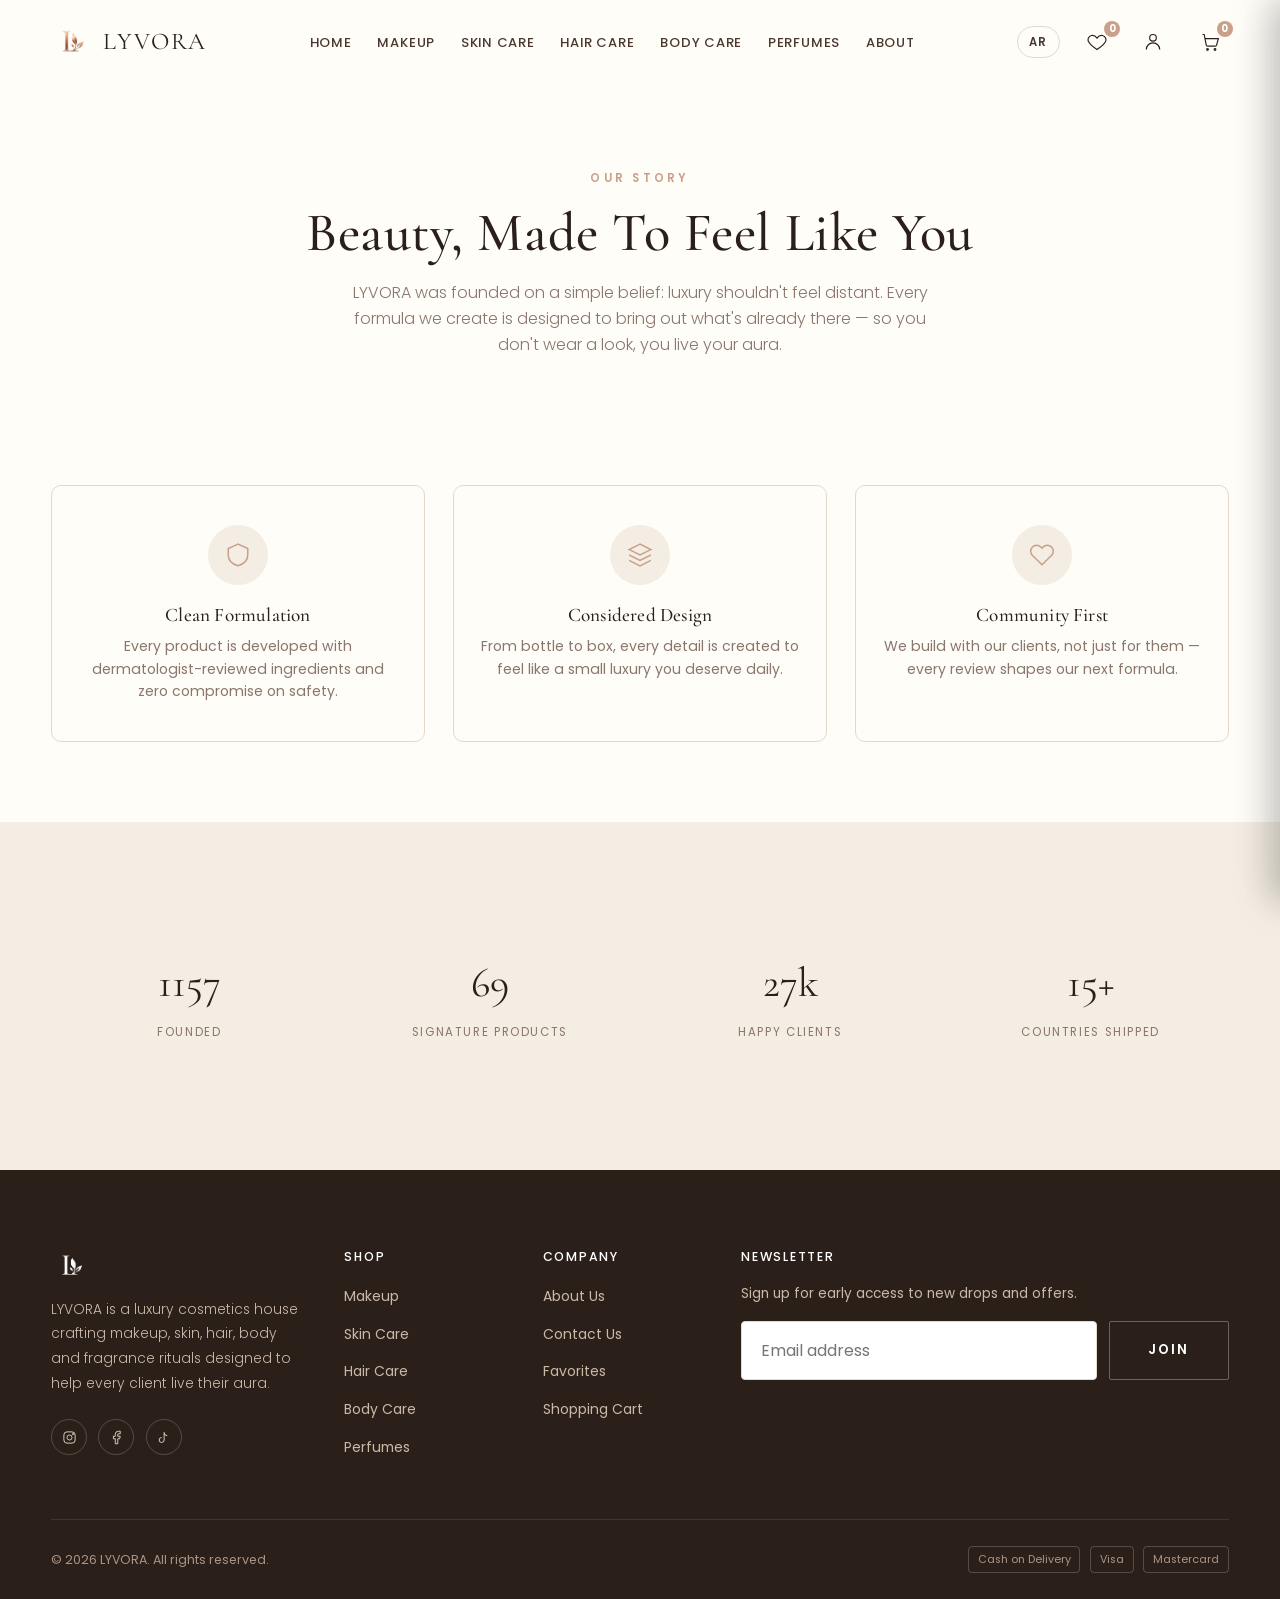
==== pages/about.html @ 60a41fa8 "Initial LYVORA website" ====
<!DOCTYPE html>
<html lang="en" dir="ltr">
<head>
<meta charset="UTF-8">
<meta name="viewport" content="width=device-width, initial-scale=1.0, viewport-fit=cover">
<title>About Us | LYVORA</title>
<link rel="icon" href="../assets/images/logo.png">
<link rel="stylesheet" href="../css/style.css">
<link rel="stylesheet" href="../css/responsive.css">
</head>
<body data-page="about">
<a href="#main" class="skip-link">Skip to content</a>
<div id="loading-screen"><div class="loader-mark"></div></div>

<header class="navbar scrolled">
  <div class="container">
    <a href="../index.html" class="nav-logo"><img src="../assets/images/logo.png" alt="LYVORA logo"><span>LYVORA</span></a>
    <nav class="nav-links">
      <a href="../index.html">Home</a><a href="makeup.html">Makeup</a><a href="skincare.html">Skin Care</a>
      <a href="haircare.html">Hair Care</a><a href="bodycare.html">Body Care</a><a href="perfumes.html">Perfumes</a>
      <a href="about.html">About</a>
    </nav>
    <div class="nav-actions">
      <button class="lang-switch" aria-label="Switch language"><span class="lang-text">AR</span></button>
      <a href="favorites.html" class="nav-icon-btn" aria-label="Favorites">
        <svg viewBox="0 0 24 24" fill="none" stroke="currentColor" stroke-width="1.4"><path d="M12 21s-7.5-4.9-10.1-9.3C.4 8.7 1.8 5 5.4 4.2 8 3.6 10.3 5 12 7.3 13.7 5 16 3.6 18.6 4.2 22.2 5 23.6 8.7 22.1 11.7 19.5 16.1 12 21 12 21Z"/></svg>
        <span class="nav-badge fav-badge">0</span>
      </a>
      <a href="login.html" class="nav-icon-btn" aria-label="Account"><svg viewBox="0 0 24 24" fill="none" stroke="currentColor" stroke-width="1.4"><path d="M20 21a8 8 0 1 0-16 0"/><circle cx="12" cy="7" r="4"/></svg></a>
      <button class="nav-icon-btn" aria-label="Cart" data-open-cart>
        <svg viewBox="0 0 24 24" fill="none" stroke="currentColor" stroke-width="1.4"><path d="M3 3h2l2.4 12.4a2 2 0 0 0 2 1.6h8.6a2 2 0 0 0 2-1.6L22 8H6"/><circle cx="9" cy="21" r="1"/><circle cx="18" cy="21" r="1"/></svg>
        <span class="nav-badge cart-badge">0</span>
      </button>
      <button class="hamburger" aria-label="Menu"><span></span><span></span><span></span></button>
    </div>
  </div>
</header>
<div id="nav-overlay" class="overlay"></div>
<nav class="mobile-nav">
  <a href="../index.html">Home</a><a href="makeup.html">Makeup</a><a href="skincare.html">Skin Care</a>
  <a href="haircare.html">Hair Care</a><a href="bodycare.html">Body Care</a><a href="perfumes.html">Perfumes</a>
  <a href="about.html">About</a><a href="contact.html">Contact</a>
</nav>

<main id="main" class="page-wrap">
  <div class="container about-hero">
    <span class="eyebrow">Our Story</span>
    <h1>Beauty, Made To Feel Like You</h1>
    <p>LYVORA was founded on a simple belief: luxury shouldn't feel distant. Every formula we create is designed to bring out what's already there — so you don't wear a look, you live your aura.</p>
  </div>
  <section class="section--tight">
    <div class="container">
      <div class="values-grid">
        <div class="value-card reveal-up">
          <div class="icon-wrap"><svg viewBox="0 0 24 24" fill="none" stroke="currentColor" stroke-width="1.4"><path d="M12 2 3 6v6c0 5 4 8.5 9 10 5-1.5 9-5 9-10V6l-9-4Z"/></svg></div>
          <h4>Clean Formulation</h4>
          <p>Every product is developed with dermatologist-reviewed ingredients and zero compromise on safety.</p>
        </div>
        <div class="value-card reveal-up">
          <div class="icon-wrap"><svg viewBox="0 0 24 24" fill="none" stroke="currentColor" stroke-width="1.4"><path d="M12 2 2 7l10 5 10-5-10-5Z"/><path d="M2 17l10 5 10-5M2 12l10 5 10-5"/></svg></div>
          <h4>Considered Design</h4>
          <p>From bottle to box, every detail is created to feel like a small luxury you deserve daily.</p>
        </div>
        <div class="value-card reveal-up">
          <div class="icon-wrap"><svg viewBox="0 0 24 24" fill="none" stroke="currentColor" stroke-width="1.4"><path d="M20.8 4.6a5.5 5.5 0 0 0-7.8 0L12 5.6l-1-1a5.5 5.5 0 1 0-7.8 7.8l1 1L12 21l7.8-7.6 1-1a5.5 5.5 0 0 0 0-7.8Z"/></svg></div>
          <h4>Community First</h4>
          <p>We build with our clients, not just for them — every review shapes our next formula.</p>
        </div>
      </div>
    </div>
  </section>
  <section class="section" style="background:var(--c-beige)">
    <div class="container counters reveal-up">
      <div class="counter-item"><div class="num" data-count="2021">0</div><div class="lbl">Founded</div></div>
      <div class="counter-item"><div class="num" data-count="120">0</div><div class="lbl">Signature Products</div></div>
      <div class="counter-item"><div class="num" data-count="48" data-suffix="k">0</div><div class="lbl">Happy Clients</div></div>
      <div class="counter-item"><div class="num" data-count="27" data-suffix="+">0</div><div class="lbl">Countries Shipped</div></div>
    </div>
  </section>
</main>

<footer>
  <div class="container">
    <div class="footer-grid">
      <div class="footer-brand">
        <img src="../assets/images/logo.png" alt="LYVORA">
        <p>LYVORA is a luxury cosmetics house crafting makeup, skin, hair, body and fragrance rituals designed to help every client live their aura.</p>
        <div class="footer-social">
          <a href="#" aria-label="Instagram"><svg viewBox="0 0 24 24" fill="none" stroke="currentColor" stroke-width="1.4"><rect x="3" y="3" width="18" height="18" rx="5"/><circle cx="12" cy="12" r="4"/><circle cx="17.5" cy="6.5" r="1"/></svg></a>
          <a href="#" aria-label="Facebook"><svg viewBox="0 0 24 24" fill="none" stroke="currentColor" stroke-width="1.4"><path d="M18 2h-3a5 5 0 0 0-5 5v3H7v4h3v8h4v-8h3l1-4h-4V7a1 1 0 0 1 1-1h3Z"/></svg></a>
          <a href="#" aria-label="TikTok"><svg viewBox="0 0 24 24" fill="none" stroke="currentColor" stroke-width="1.4"><path d="M9 12a4 4 0 1 0 4 4V4a5 5 0 0 0 5 5"/></svg></a>
        </div>
      </div>
      <div class="footer-col"><h4>Shop</h4><ul>
        <li><a href="makeup.html">Makeup</a></li><li><a href="skincare.html">Skin Care</a></li>
        <li><a href="haircare.html">Hair Care</a></li><li><a href="bodycare.html">Body Care</a></li>
        <li><a href="perfumes.html">Perfumes</a></li></ul></div>
      <div class="footer-col"><h4>Company</h4><ul>
        <li><a href="about.html">About Us</a></li><li><a href="contact.html">Contact Us</a></li>
        <li><a href="favorites.html">Favorites</a></li><li><a href="cart.html">Shopping Cart</a></li></ul></div>
      <div class="footer-col"><h4>Newsletter</h4>
        <p style="font-size:.85rem;color:#cbb9a8;margin-bottom:1rem;">Sign up for early access to new drops and offers.</p>
        <form class="newsletter-form" style="max-width:100%;"><input type="email" placeholder="Email address" required>
          <button type="submit" class="btn btn-outline" style="border-color:rgba(255,255,255,.3);color:#fff;">Join</button></form>
      </div>
    </div>
    <div class="footer-bottom"><span>&copy; 2026 LYVORA. All rights reserved.</span>
      <div class="footer-payments"><span>Cash on Delivery</span><span>Visa</span><span>Mastercard</span></div></div>
  </div>
</footer>

<div id="drawer-overlay" class="overlay"></div>
<aside id="cart-drawer" class="drawer">
  <div class="drawer-head"><h3>Your Bag</h3><button id="drawer-close" class="drawer-close" aria-label="Close cart"><svg viewBox="0 0 24 24" fill="none" stroke="currentColor" stroke-width="1.6"><path d="M18 6 6 18M6 6l12 12"/></svg></button></div>
  <div class="drawer-body" id="drawer-body"></div>
  <div class="drawer-foot" id="drawer-foot">
    <div class="subtotal"><span>Subtotal</span><strong id="drawer-subtotal">0 EGP</strong></div>
    <a href="checkout.html" class="btn btn-primary btn-block">Checkout</a>
    <a href="cart.html" class="btn btn-outline btn-block" style="margin-top:.7rem;">View Cart</a>
  </div>
</aside>

<button id="back-to-top" aria-label="Back to top"><svg viewBox="0 0 24 24" fill="none" stroke="currentColor" stroke-width="1.6"><path d="M12 19V5M5 12l7-7 7 7"/></svg></button>

<script>window.LYVORA_ROOT='../';</script>
<script src="../js/products.js"></script>
<script src="../js/store.js"></script>
<script src="../js/render.js"></script>
<script src="../js/main.js"></script>

</body>
</html>
---- css/style.css ----
/* ==========================================================================
   LYVORA — Luxury Cosmetics Store
   Design System & Base Styles
   ========================================================================== */

@import url('https://fonts.googleapis.com/css2?family=Cormorant+Garamond:ital,wght@0,300;0,400;0,500;0,600;0,700;1,400&family=Poppins:wght@300;400;500;600;700&display=swap');

:root{
  /* ---- Palette ---- */
  --c-white:#ffffff;
  --c-cream:#fffdf8;
  --c-beige:#f4ede3;
  --c-beige-dark:#e9dfd0;
  --c-rose-gold:#c9a08a;
  --c-rose-gold-light:#e8c9b8;
  --c-soft-pink:#f3d9d4;
  --c-dark-brown:#2b1f1a;
  --c-brown-70:#4a382f;
  --c-brown-40:#8a766b;
  --c-line:#e4d9c9;
  --c-gold-grad: linear-gradient(120deg,#b98a63 0%,#e9cba9 45%,#c9a08a 75%,#b98a63 100%);
  --c-success:#5c7a5c;
  --c-error:#a85c4d;

  /* ---- Type ---- */
  --f-display:'Cormorant Garamond', serif;
  --f-body:'Poppins', sans-serif;

  /* ---- Spacing ---- */
  --space-xs: .5rem;
  --space-sm: 1rem;
  --space-md: 1.75rem;
  --space-lg: 3rem;
  --space-xl: 5rem;
  --space-2xl: 8rem;

  /* ---- Layout ---- */
  --max-w: 1360px;
  --radius-sm: 4px;
  --radius-md: 10px;
  --radius-lg: 22px;
  --nav-h: 84px;

  /* ---- Motion ---- */
  --ease: cubic-bezier(.22,.61,.36,1);
  --ease-soft: cubic-bezier(.4,0,.2,1);
  --dur-fast: .25s;
  --dur-med: .55s;
  --dur-slow: 1s;

  --shadow-soft: 0 10px 40px -12px rgba(43,31,26,.16);
  --shadow-card: 0 6px 24px -8px rgba(43,31,26,.14);
  --shadow-lift: 0 24px 60px -18px rgba(43,31,26,.28);
}

/* ---- Reset ---- */
*,*::before,*::after{box-sizing:border-box;margin:0;padding:0;}
html{scroll-behavior:smooth;-webkit-text-size-adjust:100%;}
html,body{overflow-x:hidden;max-width:100%;}
body{
  font-family:var(--f-body);
  color:var(--c-dark-brown);
  background:var(--c-cream);
  line-height:1.6;
  -webkit-font-smoothing:antialiased;
  min-height:100vh;
}
img{max-width:100%;display:block;}
a{text-decoration:none;color:inherit;}
ul{list-style:none;}
button{font-family:inherit;cursor:pointer;border:none;background:none;color:inherit;}
input,select,textarea{font-family:inherit;font-size:1rem;}
h1,h2,h3,h4,h5{font-family:var(--f-display);font-weight:500;line-height:1.15;letter-spacing:.01em;}
::selection{background:var(--c-rose-gold-light);color:var(--c-dark-brown);}

/* Respect reduced motion */
@media (prefers-reduced-motion: reduce){
  *,*::before,*::after{animation-duration:.001ms !important;animation-iteration-count:1 !important;transition-duration:.001ms !important;scroll-behavior:auto !important;}
}

/* ---- Utility ---- */
.container{width:100%;max-width:var(--max-w);margin:0 auto;padding:0 clamp(1.25rem,4vw,3.5rem);}
.eyebrow{
  font-family:var(--f-body);
  font-size:.72rem;
  letter-spacing:.28em;
  text-transform:uppercase;
  color:var(--c-rose-gold);
  font-weight:600;
  display:inline-block;
  margin-bottom:.9rem;
}
.section-head{text-align:center;max-width:640px;margin:0 auto var(--space-lg);}
.section-head h2{font-size:clamp(2rem,4vw,2.9rem);color:var(--c-dark-brown);}
.section-head p{color:var(--c-brown-40);margin-top:.9rem;font-size:1rem;font-weight:300;}
.section{padding:var(--space-2xl) 0;}
.section--tight{padding:var(--space-xl) 0;}

.btn{
  display:inline-flex;align-items:center;justify-content:center;gap:.6rem;
  padding:1rem 2.4rem;
  font-size:.82rem;
  letter-spacing:.16em;
  text-transform:uppercase;
  font-weight:600;
  border-radius:2px;
  position:relative;
  overflow:hidden;
  transition:transform var(--dur-fast) var(--ease-soft), box-shadow var(--dur-fast) var(--ease-soft), background var(--dur-fast);
  white-space:nowrap;
}
.btn-primary{background:var(--c-dark-brown);color:var(--c-cream);}
.btn-primary:hover{transform:translateY(-2px);box-shadow:var(--shadow-lift);}
.btn-outline{background:transparent;color:var(--c-dark-brown);border:1px solid var(--c-dark-brown);}
.btn-outline:hover{background:var(--c-dark-brown);color:var(--c-cream);}
.btn-gold{background:var(--c-gold-grad);background-size:220% 100%;color:#fff;}
.btn-gold:hover{background-position:100% 0;transform:translateY(-2px);box-shadow:var(--shadow-lift);}
.btn-block{width:100%;}
.btn[disabled]{opacity:.45;cursor:not-allowed;pointer-events:none;}

/* Ripple */
.ripple{position:absolute;border-radius:50%;transform:scale(0);background:rgba(255,255,255,.55);animation:ripple .6s var(--ease-soft);pointer-events:none;}
@keyframes ripple{to{transform:scale(3.2);opacity:0;}}

/* ---- Loading Screen (first paint, ultra-light) ---- */
#loading-screen{
  position:fixed;inset:0;z-index:9999;background:var(--c-cream);
  display:flex;align-items:center;justify-content:center;
  transition:opacity .5s var(--ease-soft), visibility .5s;
}
#loading-screen.hide{opacity:0;visibility:hidden;pointer-events:none;}
.loader-mark{width:46px;height:46px;position:relative;}
.loader-mark::before,.loader-mark::after{
  content:'';position:absolute;inset:0;border-radius:50%;
  border:1px solid var(--c-rose-gold);opacity:.5;
}
.loader-mark::after{animation:loader-pulse 1.4s var(--ease) infinite;}
@keyframes loader-pulse{0%{transform:scale(.4);opacity:.9;}100%{transform:scale(1.6);opacity:0;}}

/* ---- Splash Screen ---- */
#splash{
  position:fixed;inset:0;z-index:10000;
  background:#FFFDF8;
  display:flex;align-items:center;justify-content:center;
  overflow:hidden;
}
#splash.splash-out{animation:splashOut .7s var(--ease-soft) forwards;}
@keyframes splashOut{to{opacity:0;visibility:hidden;}}
.splash-inner{position:relative;text-align:center;display:flex;flex-direction:column;align-items:center;}
.splash-glow{
  position:absolute;left:50%;top:50%;width:420px;height:420px;
  transform:translate(-50%,-50%);
  background:radial-gradient(circle,rgba(201,160,138,.35) 0%,rgba(201,160,138,0) 70%);
  opacity:0;animation:glowIn 2.2s var(--ease-soft) forwards .2s;
  border-radius:50%;
}
@keyframes glowIn{0%{opacity:0;transform:translate(-50%,-50%) scale(.7);}100%{opacity:1;transform:translate(-50%,-50%) scale(1);}}
.splash-logo-wrap{position:relative;width:150px;height:auto;opacity:0;filter:blur(6px);transform:scale(.8);
  animation:logoIn 1.1s var(--ease-soft) forwards .25s;}
@keyframes logoIn{to{opacity:1;filter:blur(0);transform:scale(1);}}
.splash-logo-wrap img{width:100%;height:auto;}
.splash-shine{
  position:absolute;inset:0;
  background:linear-gradient(115deg,transparent 30%,rgba(255,255,255,.85) 48%,transparent 65%);
  background-size:250% 100%;background-position:150% 0;
  mix-blend-mode:screen;
  animation:shineSweep 1.3s ease-in-out forwards 1.3s;
}
@keyframes shineSweep{to{background-position:-50% 0;}}
.splash-tagline{
  margin-top:1.4rem;font-family:var(--f-display);font-style:italic;
  font-size:1.05rem;letter-spacing:.34em;text-transform:uppercase;color:var(--c-brown-40);
  opacity:0;animation:tagIn .9s var(--ease-soft) forwards 1.5s;
}
@keyframes tagIn{to{opacity:1;}}
.sparkle{position:absolute;width:4px;height:4px;border-radius:50%;background:var(--c-rose-gold);opacity:0;
  animation:sparkleMove 2.4s ease-in-out forwards;}
@keyframes sparkleMove{
  0%{opacity:0;transform:translate(0,0) scale(.4);}
  35%{opacity:.9;}
  100%{opacity:0;transform:translate(var(--sx,20px),var(--sy,-30px)) scale(1);}
}

/* ==========================================================================
   NAVBAR
   ========================================================================== */
.navbar{
  position:fixed;top:0;left:0;right:0;z-index:1000;
  height:var(--nav-h);
  display:flex;align-items:center;
  transition:background var(--dur-med) var(--ease-soft), box-shadow var(--dur-med), height var(--dur-med), backdrop-filter var(--dur-med);
  background:transparent;
}
.navbar.scrolled{
  height:70px;
  background:rgba(255,253,248,.72);
  backdrop-filter:blur(16px) saturate(160%);
  -webkit-backdrop-filter:blur(16px) saturate(160%);
  box-shadow:0 1px 0 rgba(43,31,26,.06), 0 12px 30px -20px rgba(43,31,26,.2);
}
.navbar .container{display:flex;align-items:center;justify-content:space-between;gap:1.5rem;height:100%;}
.nav-logo{display:flex;align-items:center;gap:.6rem;flex-shrink:0;}
.nav-logo img{height:34px;width:auto;}
.nav-logo span{font-family:var(--f-display);font-size:1.5rem;letter-spacing:.08em;color:var(--c-dark-brown);}
.nav-links{display:flex;align-items:center;gap:clamp(1rem,2vw,2.1rem);}
.nav-links a{
  font-size:.82rem;letter-spacing:.06em;text-transform:uppercase;font-weight:500;
  color:var(--c-brown-70);position:relative;padding:.4rem 0;
  transition:color var(--dur-fast);
}
.nav-links a::after{
  content:'';position:absolute;left:0;bottom:0;width:0;height:1px;background:var(--c-rose-gold);
  transition:width var(--dur-fast) var(--ease-soft);
}
.nav-links a:hover,.nav-links a.active{color:var(--c-dark-brown);}
.nav-links a:hover::after,.nav-links a.active::after{width:100%;}
.nav-actions{display:flex;align-items:center;gap:1.15rem;}
.nav-icon-btn{
  position:relative;display:flex;align-items:center;justify-content:center;
  width:38px;height:38px;color:var(--c-dark-brown);transition:transform var(--dur-fast);
}
.nav-icon-btn:hover{transform:translateY(-2px);}
.nav-icon-btn svg{width:20px;height:20px;stroke-width:1.4;}
.nav-badge{
  position:absolute;top:-2px;right:-4px;min-width:16px;height:16px;padding:0 3px;
  border-radius:50%;background:var(--c-rose-gold);color:#fff;font-size:.62rem;
  display:flex;align-items:center;justify-content:center;font-weight:700;
}
.lang-switch{
  font-size:.72rem;letter-spacing:.1em;font-weight:600;color:var(--c-brown-70);
  border:1px solid var(--c-line);padding:.4rem .7rem;border-radius:20px;
  display:flex;align-items:center;gap:.3rem;transition:all var(--dur-fast);
}
.lang-switch:hover{border-color:var(--c-rose-gold);color:var(--c-dark-brown);}
.hamburger{display:none;flex-direction:column;gap:5px;width:26px;z-index:1200;}
.hamburger span{display:block;height:1px;background:var(--c-dark-brown);transition:all var(--dur-fast) var(--ease-soft);}
.hamburger.active span:nth-child(1){transform:translateY(6px) rotate(45deg);}
.hamburger.active span:nth-child(2){opacity:0;}
.hamburger.active span:nth-child(3){transform:translateY(-6px) rotate(-45deg);}

/* ==========================================================================
   HERO
   ========================================================================== */
.hero{
  position:relative;width:100%;overflow:hidden;background:var(--c-dark-brown);
}
.hero-bg{
  display:block;width:100%;height:auto;
  animation:heroZoom 14s var(--ease-soft) forwards;
}
@keyframes heroZoom{from{transform:scale(1.12);}to{transform:scale(1);}}
.hero > .container{
  position:absolute;inset:0;z-index:2;display:flex;align-items:center;
}
.hero-overlay{
  position:absolute;inset:0;
  background:linear-gradient(90deg, rgba(43,31,26,.62) 0%, rgba(43,31,26,.32) 45%, rgba(43,31,26,.08) 75%);
}
.hero-content{position:relative;z-index:2;color:var(--c-cream);max-width:620px;}
.hero-lyvora{
  font-family:var(--f-display);font-size:clamp(2.6rem,6.4vw,4.6rem);letter-spacing:.05em;
  opacity:0;animation:heroFade .9s var(--ease-soft) forwards .3s;
}
.hero-aura{
  font-size:.78rem;letter-spacing:.42em;text-transform:uppercase;color:var(--c-rose-gold-light);
  margin:.6rem 0 1.6rem;font-weight:500;
  opacity:0;animation:heroFade .9s var(--ease-soft) forwards .55s;
}
.hero-content h1{font-size:clamp(1.7rem,3.2vw,2.6rem);font-weight:400;line-height:1.28;margin-bottom:1.1rem;
  opacity:0;animation:heroFade .9s var(--ease-soft) forwards .8s;}
.hero-content p{font-weight:300;color:#f1e9df;max-width:460px;margin-bottom:2.1rem;font-size:.98rem;
  opacity:0;animation:heroFade .9s var(--ease-soft) forwards 1.05s;}
.hero-content .btn{opacity:0;animation:heroFade .9s var(--ease-soft) forwards 1.3s;}
@keyframes heroFade{from{opacity:0;transform:translateY(22px);}to{opacity:1;transform:translateY(0);}}
.hero-scroll{
  position:absolute;bottom:2.2rem;left:50%;transform:translateX(-50%);z-index:2;
  color:var(--c-cream);display:flex;flex-direction:column;align-items:center;gap:.5rem;
  opacity:.85;font-size:.65rem;letter-spacing:.24em;text-transform:uppercase;
}
.hero-scroll .line{width:1px;height:34px;background:linear-gradient(#fff,transparent);animation:scrollLine 1.8s ease-in-out infinite;}
@keyframes scrollLine{0%{transform:scaleY(0);transform-origin:top;}50%{transform:scaleY(1);transform-origin:top;}51%{transform-origin:bottom;}100%{transform:scaleY(0);transform-origin:bottom;}}

/* Section hero (category pages) */
.page-hero{
  position:relative;width:100%;overflow:hidden;background:var(--c-dark-brown);
}
.page-hero .hero-bg{animation:heroZoom 10s var(--ease-soft) forwards;}
.page-hero > .container{
  position:absolute;inset:0;z-index:2;display:flex;align-items:flex-end;
}
.page-hero-content{position:relative;z-index:2;color:var(--c-cream);padding-bottom:3.4rem;width:100%;}
.breadcrumb{font-size:.72rem;letter-spacing:.14em;text-transform:uppercase;color:var(--c-rose-gold-light);margin-bottom:.7rem;}
.breadcrumb a{color:var(--c-rose-gold-light);opacity:.8;}
.breadcrumb a:hover{opacity:1;text-decoration:underline;}
.page-hero h1{font-size:clamp(2.1rem,4.6vw,3.3rem);}
.page-hero p{color:#f1e9df;font-weight:300;margin-top:.6rem;max-width:520px;font-size:.95rem;}

/* ==========================================================================
   CATEGORIES
   ========================================================================== */
.cat-grid{display:grid;grid-template-columns:repeat(5,1fr);gap:1.4rem;}
.cat-card{
  position:relative;border-radius:var(--radius-lg);overflow:hidden;aspect-ratio:3/4;
  background:var(--c-beige);
  transition:transform var(--dur-med) var(--ease-soft), box-shadow var(--dur-med);
}
.cat-card:hover{transform:translateY(-8px);box-shadow:var(--shadow-lift);}
.cat-card img{position:absolute;inset:0;width:100%;height:100%;object-fit:cover;transition:transform 1s var(--ease-soft);}
.cat-card:hover img{transform:scale(1.08);}
.cat-card::after{content:'';position:absolute;inset:0;background:linear-gradient(180deg,rgba(43,31,26,0) 40%,rgba(43,31,26,.72) 100%);}
.cat-card-label{position:absolute;left:0;right:0;bottom:1.3rem;z-index:2;text-align:center;color:#fff;}
.cat-card-label span{display:block;font-size:.68rem;letter-spacing:.2em;text-transform:uppercase;opacity:.8;margin-top:.25rem;}
.cat-card-label h3{font-size:1.35rem;}

/* ==========================================================================
   PRODUCT GRID / CARDS
   ========================================================================== */
.product-toolbar{
  display:flex;align-items:center;justify-content:space-between;flex-wrap:wrap;gap:1rem;
  padding-bottom:1.6rem;margin-bottom:2rem;border-bottom:1px solid var(--c-line);
}
.result-count{font-size:.85rem;color:var(--c-brown-40);}
.toolbar-controls{display:flex;gap:.8rem;flex-wrap:wrap;}
.select-field, .input-field{
  border:1px solid var(--c-line);background:var(--c-white);border-radius:6px;
  padding:.65rem 1rem;font-size:.82rem;color:var(--c-brown-70);
}
.select-field:focus,.input-field:focus{outline:none;border-color:var(--c-rose-gold);}
.filter-bar{display:flex;gap:.6rem;flex-wrap:wrap;margin-bottom:2rem;}
.filter-chip{
  padding:.5rem 1.1rem;border:1px solid var(--c-line);border-radius:30px;font-size:.78rem;
  color:var(--c-brown-70);transition:all var(--dur-fast);
}
.filter-chip:hover,.filter-chip.active{background:var(--c-dark-brown);color:#fff;border-color:var(--c-dark-brown);}

.product-grid{
  display:grid;grid-template-columns:repeat(4,1fr);gap:1.8rem 1.5rem;
}
.product-card{
  position:relative;background:var(--c-white);border-radius:var(--radius-md);overflow:hidden;
  transition:box-shadow var(--dur-med) var(--ease-soft), transform var(--dur-med) var(--ease-soft);
  opacity:0;transform:translateY(24px);
}
.product-card.reveal{animation:cardIn .7s var(--ease-soft) forwards;}
@keyframes cardIn{to{opacity:1;transform:translateY(0);}}
.product-card:hover{box-shadow:var(--shadow-card);transform:translateY(-6px);}
.product-media{position:relative;aspect-ratio:1/1.05;overflow:hidden;background:var(--c-beige);}
.product-media img{width:100%;height:100%;object-fit:cover;transition:transform .8s var(--ease-soft);}
.product-card:hover .product-media img{transform:scale(1.09);}
.product-badge{
  position:absolute;top:.85rem;left:.85rem;background:var(--c-dark-brown);color:#fff;
  font-size:.62rem;letter-spacing:.1em;text-transform:uppercase;padding:.32rem .7rem;border-radius:20px;z-index:2;
}
.product-badge.badge-sale{background:var(--c-error);}
.fav-btn{
  position:absolute;top:.75rem;right:.75rem;z-index:3;width:36px;height:36px;border-radius:50%;
  background:rgba(255,255,255,.9);display:flex;align-items:center;justify-content:center;
  transition:transform var(--dur-fast), background var(--dur-fast);
}
.fav-btn svg{width:16px;height:16px;stroke:var(--c-dark-brown);fill:none;transition:fill var(--dur-fast), stroke var(--dur-fast);}
.fav-btn:hover{transform:scale(1.1);}
.fav-btn.active svg{fill:var(--c-rose-gold);stroke:var(--c-rose-gold);}
.product-quick-actions{
  position:absolute;left:0;right:0;bottom:-52px;z-index:3;display:flex;gap:.5rem;padding:0 .85rem;
  transition:bottom var(--dur-med) var(--ease-soft);
}
.product-card:hover .product-quick-actions{bottom:.85rem;}
.qa-btn{
  flex:1;background:var(--c-dark-brown);color:#fff;font-size:.7rem;letter-spacing:.08em;text-transform:uppercase;
  padding:.72rem .5rem;border-radius:4px;text-align:center;display:flex;align-items:center;justify-content:center;gap:.4rem;
  transition:background var(--dur-fast);
}
.qa-btn:hover{background:var(--c-rose-gold);}
.qa-btn.qa-icon{flex:0 0 42px;}
.qa-btn.qa-icon svg{width:15px;height:15px;}
.product-info{padding:1.1rem 1.1rem 1.3rem;}
.product-cat{font-size:.68rem;letter-spacing:.14em;text-transform:uppercase;color:var(--c-brown-40);margin-bottom:.35rem;}
.product-name{font-family:var(--f-display);font-size:1.16rem;color:var(--c-dark-brown);margin-bottom:.4rem;}
.product-rating{display:flex;align-items:center;gap:.35rem;margin-bottom:.5rem;}
.product-rating .stars{color:var(--c-rose-gold);font-size:.78rem;letter-spacing:1px;}
.product-rating span{font-size:.72rem;color:var(--c-brown-40);}
.product-price{display:flex;align-items:center;gap:.6rem;font-size:1.02rem;font-weight:600;}
.price-old{font-weight:400;color:var(--c-brown-40);text-decoration:line-through;font-size:.88rem;}

/* Skeleton loading */
.skeleton{position:relative;overflow:hidden;background:var(--c-beige);}
.skeleton::after{
  content:'';position:absolute;inset:0;
  background:linear-gradient(90deg,transparent,rgba(255,255,255,.55),transparent);
  transform:translateX(-100%);animation:shimmer 1.5s infinite;
}
@keyframes shimmer{100%{transform:translateX(100%);}}

/* ==========================================================================
   BEST SELLERS / OFFERS / REVIEWS / NEWSLETTER
   ========================================================================== */
.scroller{display:flex;gap:1.5rem;overflow-x:auto;padding-bottom:1rem;scroll-snap-type:x mandatory;}
.scroller::-webkit-scrollbar{height:4px;}
.scroller::-webkit-scrollbar-thumb{background:var(--c-line);border-radius:4px;}
.scroller .product-card{min-width:270px;scroll-snap-align:start;}

.offer-banner{
  position:relative;border-radius:var(--radius-lg);overflow:hidden;min-height:340px;
  display:flex;align-items:center;background:var(--c-dark-brown);color:#fff;
}
.offer-banner-bg{position:absolute;inset:0;background-size:cover;background-position:center;opacity:.55;}
.offer-banner::after{content:'';position:absolute;inset:0;background:linear-gradient(100deg,rgba(43,31,26,.92) 20%,rgba(43,31,26,.25) 90%);}
.offer-content{position:relative;z-index:2;padding:3.2rem clamp(1.5rem,5vw,4.5rem);max-width:520px;}
.offer-content .eyebrow{color:var(--c-rose-gold-light);}
.offer-content h3{font-size:clamp(1.9rem,3.6vw,2.6rem);margin-bottom:.8rem;}
.offer-content p{color:#e9dfd0;font-weight:300;margin-bottom:1.7rem;}
.countdown{display:flex;gap:1rem;margin-bottom:2rem;}
.countdown div{text-align:center;}
.countdown .num{font-family:var(--f-display);font-size:1.7rem;background:rgba(255,255,255,.1);border-radius:6px;padding:.5rem .8rem;min-width:56px;display:block;}
.countdown .lbl{font-size:.62rem;letter-spacing:.14em;text-transform:uppercase;color:#cbb9a8;display:block;margin-top:.4rem;}

.reviews-grid{display:grid;grid-template-columns:repeat(3,1fr);gap:1.6rem;}
.review-card{background:var(--c-white);border:1px solid var(--c-line);border-radius:var(--radius-md);padding:2rem;}
.review-stars{color:var(--c-rose-gold);letter-spacing:2px;margin-bottom:1rem;font-size:.9rem;}
.review-card p{font-family:var(--f-display);font-style:italic;font-size:1.08rem;color:var(--c-brown-70);margin-bottom:1.4rem;}
.review-author{display:flex;align-items:center;gap:.8rem;}
.review-avatar{width:42px;height:42px;border-radius:50%;background:var(--c-beige-dark);display:flex;align-items:center;justify-content:center;font-family:var(--f-display);color:var(--c-rose-gold);font-weight:600;}
.review-author h5{font-family:var(--f-body);font-size:.88rem;font-weight:600;}
.review-author span{font-size:.72rem;color:var(--c-brown-40);}

.counters{display:grid;grid-template-columns:repeat(4,1fr);text-align:center;gap:1.5rem;}
.counter-item .num{font-family:var(--f-display);font-size:2.6rem;color:var(--c-dark-brown);}
.counter-item .lbl{font-size:.72rem;letter-spacing:.14em;text-transform:uppercase;color:var(--c-brown-40);margin-top:.4rem;}

.newsletter{
  background:var(--c-beige);border-radius:var(--radius-lg);padding:3.5rem clamp(1.5rem,5vw,4rem);
  text-align:center;position:relative;overflow:hidden;
}
.newsletter h2{font-size:clamp(1.8rem,3.4vw,2.4rem);margin-bottom:.7rem;}
.newsletter p{color:var(--c-brown-40);margin-bottom:1.8rem;font-weight:300;}
.newsletter-form{display:flex;max-width:440px;margin:0 auto;gap:.7rem;}
.newsletter-form input{flex:1;padding:1rem 1.2rem;border:1px solid var(--c-line);border-radius:4px;background:#fff;}
.newsletter-form input:focus{outline:none;border-color:var(--c-rose-gold);}

/* ==========================================================================
   FOOTER
   ========================================================================== */
footer{background:var(--c-dark-brown);color:#e9dfd0;padding:var(--space-xl) 0 0;}
.footer-grid{display:grid;grid-template-columns:1.6fr 1fr 1fr 1.3fr;gap:2.5rem;padding-bottom:3rem;border-bottom:1px solid rgba(255,255,255,.1);}
.footer-brand img{height:32px;margin-bottom:1rem;filter:brightness(0) invert(1);}
.footer-brand p{font-size:.86rem;color:#cbb9a8;font-weight:300;max-width:280px;line-height:1.8;}
.footer-social{display:flex;gap:.7rem;margin-top:1.4rem;}
.footer-social a{width:36px;height:36px;border:1px solid rgba(255,255,255,.2);border-radius:50%;display:flex;align-items:center;justify-content:center;transition:all var(--dur-fast);}
.footer-social a:hover{background:var(--c-rose-gold);border-color:var(--c-rose-gold);}
.footer-social svg{width:15px;height:15px;}
.footer-col h4{font-family:var(--f-body);font-size:.78rem;letter-spacing:.14em;text-transform:uppercase;margin-bottom:1.2rem;color:#fff;}
.footer-col ul li{margin-bottom:.75rem;}
.footer-col a{font-size:.87rem;color:#cbb9a8;transition:color var(--dur-fast);}
.footer-col a:hover{color:var(--c-rose-gold-light);}
.footer-bottom{display:flex;justify-content:space-between;align-items:center;padding:1.6rem 0;font-size:.78rem;color:#a99485;flex-wrap:wrap;gap:.8rem;}
.footer-payments{display:flex;gap:.6rem;}
.footer-payments span{border:1px solid rgba(255,255,255,.2);border-radius:4px;padding:.25rem .55rem;font-size:.68rem;}

/* ==========================================================================
   BACK TO TOP / TOAST
   ========================================================================== */
#back-to-top{
  position:fixed;bottom:1.6rem;right:1.6rem;width:46px;height:46px;border-radius:50%;
  background:var(--c-dark-brown);color:#fff;display:flex;align-items:center;justify-content:center;
  opacity:0;visibility:hidden;transform:translateY(10px);
  transition:all var(--dur-fast) var(--ease-soft);z-index:500;box-shadow:var(--shadow-card);
}
#back-to-top.show{opacity:1;visibility:visible;transform:translateY(0);}
#back-to-top:hover{background:var(--c-rose-gold);}
#back-to-top svg{width:18px;height:18px;}

#toast-container{position:fixed;top:calc(var(--nav-h) + 14px);right:1.5rem;z-index:5000;display:flex;flex-direction:column;gap:.7rem;}
.toast{
  background:var(--c-dark-brown);color:#fff;padding:1rem 1.4rem;border-radius:8px;
  display:flex;align-items:center;gap:.8rem;min-width:270px;box-shadow:var(--shadow-lift);
  transform:translateX(120%);animation:toastIn .5s var(--ease-soft) forwards;font-size:.85rem;
}
.toast.hide{animation:toastOut .4s var(--ease-soft) forwards;}
@keyframes toastIn{to{transform:translateX(0);}}
@keyframes toastOut{to{transform:translateX(120%);opacity:0;}}
.toast svg{width:18px;height:18px;flex-shrink:0;color:var(--c-rose-gold-light);}
.toast.toast-success svg{color:#a8c9a8;}
.toast.toast-error svg{color:#e0a08e;}

/* ==========================================================================
   SCROLL REVEAL
   ========================================================================== */
.reveal-up{opacity:0;transform:translateY(36px);transition:opacity .8s var(--ease-soft), transform .8s var(--ease-soft);}
.reveal-up.in-view{opacity:1;transform:translateY(0);}
.reveal-left{opacity:0;transform:translateX(-40px);transition:opacity .8s var(--ease-soft), transform .8s var(--ease-soft);}
.reveal-left.in-view{opacity:1;transform:translateX(0);}
.reveal-right{opacity:0;transform:translateX(40px);transition:opacity .8s var(--ease-soft), transform .8s var(--ease-soft);}
.reveal-right.in-view{opacity:1;transform:translateX(0);}
.stagger.in-view > *{animation:cardIn .7s var(--ease-soft) forwards;}
.stagger.in-view > *:nth-child(1){animation-delay:.05s;}
.stagger.in-view > *:nth-child(2){animation-delay:.15s;}
.stagger.in-view > *:nth-child(3){animation-delay:.25s;}
.stagger.in-view > *:nth-child(4){animation-delay:.35s;}
.stagger.in-view > *:nth-child(5){animation-delay:.45s;}

/* ==========================================================================
   CART DRAWER
   ========================================================================== */
.overlay{position:fixed;inset:0;background:rgba(43,31,26,.5);z-index:1400;opacity:0;visibility:hidden;transition:all var(--dur-med) var(--ease-soft);backdrop-filter:blur(2px);}
.mobile-nav{
  position:fixed;top:0;right:0;height:100%;width:min(320px,80vw);background:var(--c-cream);z-index:1100;
  transform:translateX(100%);transition:transform .5s var(--ease-soft);
  padding:6rem 2rem 2rem;display:flex;flex-direction:column;gap:.3rem;box-shadow:-8px 0 30px rgba(0,0,0,.12);
}
.mobile-nav.show{transform:translateX(0);}
.mobile-nav a{
  font-family:var(--f-display);font-size:1.3rem;padding:.9rem 0;border-bottom:1px solid var(--c-line);color:var(--c-dark-brown);
  opacity:0;transform:translateX(20px);
}
.mobile-nav.show a{animation:mnavIn .5s var(--ease-soft) forwards;}
@keyframes mnavIn{to{opacity:1;transform:translateX(0);}}
.overlay.show{opacity:1;visibility:visible;}
.drawer{
  position:fixed;top:0;right:0;height:100%;width:min(420px,92vw);background:var(--c-cream);z-index:1500;
  display:flex;flex-direction:column;transform:translateX(100%);transition:transform var(--dur-med) var(--ease-soft);
  box-shadow:-10px 0 40px rgba(0,0,0,.15);
}
.drawer.show{transform:translateX(0);}
.drawer-head{display:flex;align-items:center;justify-content:space-between;padding:1.5rem 1.6rem;border-bottom:1px solid var(--c-line);}
.drawer-head h3{font-size:1.3rem;}
.drawer-close{width:34px;height:34px;display:flex;align-items:center;justify-content:center;}
.drawer-close svg{width:18px;height:18px;}
.drawer-body{flex:1;overflow-y:auto;padding:1.2rem 1.6rem;}
.drawer-empty{display:flex;flex-direction:column;align-items:center;justify-content:center;height:100%;text-align:center;color:var(--c-brown-40);gap:1rem;}
.drawer-empty svg{width:52px;height:52px;opacity:.4;}
.cart-item{display:flex;gap:1rem;padding:1rem 0;border-bottom:1px solid var(--c-line);}
.cart-item img{width:76px;height:86px;object-fit:cover;border-radius:8px;background:var(--c-beige);}
.cart-item-info{flex:1;display:flex;flex-direction:column;}
.cart-item-info h5{font-family:var(--f-display);font-size:1.02rem;margin-bottom:.2rem;}
.cart-item-info .ci-cat{font-size:.7rem;color:var(--c-brown-40);text-transform:uppercase;letter-spacing:.08em;margin-bottom:.5rem;}
.qty-control{display:flex;align-items:center;gap:.7rem;border:1px solid var(--c-line);border-radius:20px;padding:.25rem .4rem;width:fit-content;}
.qty-control button{width:22px;height:22px;display:flex;align-items:center;justify-content:center;font-size:1rem;}
.ci-row{display:flex;align-items:center;justify-content:space-between;margin-top:auto;}
.ci-price{font-weight:600;}
.ci-remove{color:var(--c-brown-40);font-size:.72rem;text-decoration:underline;text-underline-offset:2px;}
.ci-remove:hover{color:var(--c-error);}
.drawer-foot{padding:1.4rem 1.6rem;border-top:1px solid var(--c-line);}
.drawer-foot .subtotal{display:flex;justify-content:space-between;margin-bottom:1rem;font-size:1rem;}
.drawer-foot .subtotal strong{font-family:var(--f-display);font-size:1.3rem;}

/* ==========================================================================
   MISC PAGE COMPONENTS (kept generic so category/product/cart/checkout/etc share these)
   ========================================================================== */
.page-wrap{padding-top:var(--nav-h);}
.breadcrumb-bar{padding:1.6rem 0;border-bottom:1px solid var(--c-line);}

.empty-state{text-align:center;padding:5rem 1rem;}
.empty-state svg{width:64px;height:64px;color:var(--c-line);margin-bottom:1.3rem;}
.empty-state h3{font-size:1.5rem;margin-bottom:.6rem;}
.empty-state p{color:var(--c-brown-40);margin-bottom:1.8rem;}

.form-page{max-width:460px;margin:0 auto;padding:4rem 0 6rem;}
.form-page .eyebrow{display:block;text-align:center;}
.form-page h1{text-align:center;margin-bottom:.6rem;}
.form-page > p{text-align:center;color:var(--c-brown-40);margin-bottom:2.4rem;font-size:.9rem;}
.form-card{background:var(--c-white);border:1px solid var(--c-line);border-radius:var(--radius-lg);padding:2.6rem;}
.field{margin-bottom:1.3rem;}
.field label{display:block;font-size:.78rem;letter-spacing:.04em;color:var(--c-brown-70);margin-bottom:.5rem;font-weight:500;}
.field input,.field select,.field textarea{
  width:100%;padding:.9rem 1.1rem;border:1px solid var(--c-line);border-radius:6px;background:#fdfbf7;
  transition:border-color var(--dur-fast);
}
.field input:focus,.field select:focus,.field textarea:focus{outline:none;border-color:var(--c-rose-gold);background:#fff;}
.field-row{display:grid;grid-template-columns:1fr 1fr;gap:1rem;}
.field-error{color:var(--c-error);font-size:.74rem;margin-top:.4rem;display:none;}
.field.invalid input{border-color:var(--c-error);}
.field.invalid .field-error{display:block;}
.form-divider{display:flex;align-items:center;gap:1rem;margin:1.6rem 0;color:var(--c-brown-40);font-size:.78rem;}
.form-divider::before,.form-divider::after{content:'';flex:1;height:1px;background:var(--c-line);}
.form-foot{text-align:center;margin-top:1.6rem;font-size:.86rem;color:var(--c-brown-40);}
.form-foot a{color:var(--c-rose-gold);font-weight:600;}
.checkbox-row{display:flex;align-items:center;gap:.6rem;font-size:.84rem;color:var(--c-brown-70);}
.checkbox-row input{width:16px;height:16px;accent-color:var(--c-rose-gold);}

/* Checkout layout */
.checkout-grid{display:grid;grid-template-columns:1.3fr 1fr;gap:3rem;align-items:start;}
.checkout-summary{background:var(--c-beige);border-radius:var(--radius-lg);padding:2rem;position:sticky;top:calc(var(--nav-h) + 20px);}
.summary-item{display:flex;gap:.9rem;padding:.8rem 0;border-bottom:1px solid var(--c-line-dark,rgba(43,31,26,.08));}
.summary-item img{width:52px;height:60px;object-fit:cover;border-radius:6px;}
.summary-item .si-info{flex:1;font-size:.85rem;}
.summary-item .si-info h6{font-family:var(--f-display);font-size:1rem;}
.summary-row{display:flex;justify-content:space-between;font-size:.9rem;padding:.5rem 0;color:var(--c-brown-70);}
.summary-row.total{font-size:1.1rem;font-weight:600;color:var(--c-dark-brown);border-top:1px solid var(--c-line);padding-top:1rem;margin-top:.5rem;}
.payment-option{display:flex;align-items:center;gap:.8rem;border:1px solid var(--c-line);border-radius:8px;padding:1rem;margin-bottom:.8rem;cursor:pointer;}
.payment-option input{accent-color:var(--c-rose-gold);}

/* Product Details */
.pd-grid{display:grid;grid-template-columns:.9fr 1fr;gap:3.5rem;padding:3rem 0 5rem;}
.pd-gallery-main{position:relative;aspect-ratio:1/1.05;border-radius:var(--radius-lg);overflow:hidden;background:var(--c-beige);cursor:zoom-in;}
.pd-gallery-main img{width:100%;height:100%;object-fit:cover;transition:transform .4s ease;}
.pd-gallery-main.zoomed img{transform:scale(1.7);}
.pd-thumbs{display:flex;gap:.8rem;margin-top:1rem;}
.pd-thumbs button{width:74px;height:82px;border-radius:8px;overflow:hidden;border:2px solid transparent;opacity:.65;transition:all var(--dur-fast);flex-shrink:0;}
.pd-thumbs button.active{border-color:var(--c-rose-gold);opacity:1;}
.pd-thumbs img{width:100%;height:100%;object-fit:cover;}
.pd-info .product-cat{margin-bottom:.6rem;}
.pd-info h1{font-size:clamp(1.8rem,3vw,2.4rem);margin-bottom:.7rem;}
.pd-price-row{display:flex;align-items:center;gap:1rem;font-size:1.5rem;font-weight:600;margin:1rem 0 1.4rem;}
.pd-desc{color:var(--c-brown-70);font-weight:300;line-height:1.85;margin-bottom:1.6rem;}
.pd-tabs{display:flex;gap:2rem;border-bottom:1px solid var(--c-line);margin:2rem 0 1.4rem;}
.pd-tab{padding-bottom:.9rem;font-size:.82rem;letter-spacing:.06em;text-transform:uppercase;color:var(--c-brown-40);border-bottom:2px solid transparent;margin-bottom:-1px;}
.pd-tab.active{color:var(--c-dark-brown);border-color:var(--c-rose-gold);}
.pd-tab-panel{display:none;color:var(--c-brown-70);font-weight:300;line-height:1.9;font-size:.92rem;}
.pd-tab-panel.active{display:block;}
.pd-qty-row{display:flex;align-items:center;gap:1rem;margin:1.6rem 0;}
.pd-actions{display:flex;gap:1rem;}
.pd-actions .btn-primary{flex:1;}
.pd-actions .fav-btn{position:static;border:1px solid var(--c-line);background:#fff;width:52px;height:52px;flex-shrink:0;}
.pd-trust{display:flex;gap:1.6rem;margin-top:2rem;padding-top:1.6rem;border-top:1px solid var(--c-line);flex-wrap:wrap;}
.pd-trust div{display:flex;align-items:center;gap:.5rem;font-size:.78rem;color:var(--c-brown-40);}
.pd-trust svg{width:18px;height:18px;color:var(--c-rose-gold);}

/* Profile */
.profile-layout{display:grid;grid-template-columns:260px 1fr;gap:2.5rem;padding:3rem 0 6rem;}
.profile-side{background:var(--c-white);border:1px solid var(--c-line);border-radius:var(--radius-md);padding:1.6rem;height:fit-content;}
.profile-avatar{width:70px;height:70px;border-radius:50%;background:var(--c-beige-dark);display:flex;align-items:center;justify-content:center;font-family:var(--f-display);font-size:1.8rem;color:var(--c-rose-gold);margin-bottom:.9rem;}
.profile-side nav a{display:flex;align-items:center;gap:.7rem;padding:.75rem .6rem;border-radius:6px;font-size:.86rem;color:var(--c-brown-70);}
.profile-side nav a.active,.profile-side nav a:hover{background:var(--c-beige);color:var(--c-dark-brown);}
.profile-side nav svg{width:17px;height:17px;}
.order-row{display:flex;justify-content:space-between;align-items:center;padding:1.1rem 0;border-bottom:1px solid var(--c-line);font-size:.88rem;}
.status-pill{padding:.3rem .8rem;border-radius:20px;font-size:.7rem;text-transform:uppercase;letter-spacing:.06em;font-weight:600;}
.status-pill.delivered{background:#e6ede6;color:var(--c-success);}
.status-pill.processing{background:var(--c-soft-pink);color:var(--c-error);}

/* About / Contact */
.about-hero{text-align:center;padding:5rem 0 3rem;}
.about-hero h1{font-size:clamp(2.2rem,4.6vw,3.4rem);}
.about-hero p{max-width:600px;margin:1rem auto 0;color:var(--c-brown-40);font-weight:300;}
.values-grid{display:grid;grid-template-columns:repeat(3,1fr);gap:1.8rem;}
.value-card{text-align:center;padding:2.4rem 1.6rem;border:1px solid var(--c-line);border-radius:var(--radius-md);}
.value-card .icon-wrap{width:60px;height:60px;border-radius:50%;background:var(--c-beige);display:flex;align-items:center;justify-content:center;margin:0 auto 1.2rem;}
.value-card .icon-wrap svg{width:26px;height:26px;color:var(--c-rose-gold);}
.value-card h4{font-size:1.2rem;margin-bottom:.6rem;}
.value-card p{color:var(--c-brown-40);font-size:.88rem;}

.contact-grid{display:grid;grid-template-columns:1fr 1fr;gap:3rem;padding:3rem 0 6rem;}
.contact-info-card{background:var(--c-beige);border-radius:var(--radius-lg);padding:2.4rem;}
.contact-info-item{display:flex;gap:1rem;margin-bottom:1.8rem;}
.contact-info-item svg{width:22px;height:22px;color:var(--c-rose-gold);flex-shrink:0;}
.contact-info-item h5{font-size:.94rem;margin-bottom:.3rem;}
.contact-info-item p{font-size:.85rem;color:var(--c-brown-40);}
.contact-map{margin-top:1.8rem;border-radius:var(--radius-md);overflow:hidden;aspect-ratio:16/9;background:var(--c-beige-dark);display:flex;align-items:center;justify-content:center;color:var(--c-brown-40);font-size:.82rem;}

/* Favorites empty/grid uses product-grid already */

/* Quick View Modal */
.modal-overlay{position:fixed;inset:0;background:rgba(43,31,26,.55);z-index:1800;display:flex;align-items:center;justify-content:center;padding:1.5rem;opacity:0;visibility:hidden;transition:all var(--dur-med) var(--ease-soft);backdrop-filter:blur(3px);}
.modal-overlay.show{opacity:1;visibility:visible;}
.quick-view-modal{background:#fff;border-radius:var(--radius-lg);max-width:820px;width:100%;max-height:88vh;overflow:auto;display:grid;grid-template-columns:1fr 1fr;position:relative;transform:scale(.94);transition:transform var(--dur-med) var(--ease-soft);}
.modal-overlay.show .quick-view-modal{transform:scale(1);}
.qv-close{position:absolute;top:1rem;right:1rem;width:36px;height:36px;background:#fff;border-radius:50%;display:flex;align-items:center;justify-content:center;z-index:3;box-shadow:var(--shadow-card);}
.qv-close svg{width:16px;height:16px;}
.qv-media{background:var(--c-beige);aspect-ratio:auto;min-height:320px;}
.qv-media img{width:100%;height:100%;object-fit:cover;}
.qv-info{padding:2.4rem;}

/* Skip link for a11y */
.skip-link{position:absolute;left:-999px;top:0;background:var(--c-dark-brown);color:#fff;padding:.8rem 1.2rem;z-index:99999;}
.skip-link:focus{left:1rem;top:1rem;}
:focus-visible{outline:2px solid var(--c-rose-gold);outline-offset:2px;}
---- css/responsive.css ----
/* ==========================================================================
   LYVORA — Responsive Rules
   Desktop (default) → Laptop 1200 → Tablet 900 → Mobile 600 → Small 380
   ========================================================================== */

/* ---- Laptop ---- */
@media (max-width:1200px){
  .cat-grid{grid-template-columns:repeat(3,1fr);}
  .product-grid{grid-template-columns:repeat(3,1fr);}
  .footer-grid{grid-template-columns:1.4fr 1fr 1fr;}
  .footer-grid .footer-col:last-child{grid-column:1/-1;}
  .pd-grid{gap:2.4rem;}
}

/* ---- Tablet ---- */
@media (max-width:980px){
  :root{--nav-h:70px;}
  .nav-links{display:none;}
  .hamburger{display:flex;}
  .lang-switch span.lang-text{display:none;}

  .mobile-nav.show a{animation:mnavIn .5s var(--ease-soft) forwards;}
  .mobile-nav.show a:nth-child(1){animation-delay:.08s;}
  .mobile-nav.show a:nth-child(2){animation-delay:.14s;}
  .mobile-nav.show a:nth-child(3){animation-delay:.2s;}
  .mobile-nav.show a:nth-child(4){animation-delay:.26s;}
  .mobile-nav.show a:nth-child(5){animation-delay:.32s;}
  .mobile-nav.show a:nth-child(6){animation-delay:.38s;}
  .mobile-nav.show a:nth-child(7){animation-delay:.44s;}
  .mobile-nav-lang{margin-top:auto;display:flex;gap:.6rem;}

  .cat-grid{grid-template-columns:repeat(2,1fr);}
  .product-grid{grid-template-columns:repeat(2,1fr);}
  .reviews-grid{grid-template-columns:1fr;}
  .counters{grid-template-columns:repeat(2,1fr);row-gap:2rem;}
  .footer-grid{grid-template-columns:1fr 1fr;gap:2rem;}
  .footer-grid .footer-brand{grid-column:1/-1;}

  .checkout-grid{grid-template-columns:1fr;}
  .checkout-summary{position:static;}
  .pd-grid{grid-template-columns:1fr;}
  .profile-layout{grid-template-columns:1fr;}
  .contact-grid{grid-template-columns:1fr;}
  .quick-view-modal{grid-template-columns:1fr;}
  .qv-media{min-height:240px;}
  .values-grid{grid-template-columns:1fr 1fr;}
}

/* ---- Mobile ---- */
@media (max-width:640px){
  :root{--space-2xl:4.5rem;--space-xl:3rem;--space-lg:2.2rem;}
  .section{padding:var(--space-xl) 0;}

  .hero-content{max-width:100%;}
  .hero-overlay{background:linear-gradient(180deg, rgba(43,31,26,.35) 0%, rgba(43,31,26,.78) 100%);}
  .hero-content p{max-width:100%;}
  .btn{padding:.95rem 1.8rem;font-size:.76rem;width:100%;}
  .hero-content .btn{width:auto;}


  .cat-grid{grid-template-columns:repeat(2,1fr);gap:.8rem;}
  .product-grid{grid-template-columns:repeat(2,1fr);gap:1rem .8rem;}
  .product-name{font-size:1rem;}
  .product-info{padding:.85rem;}
  .qa-btn span{display:none;}
  .product-quick-actions{bottom:.6rem;}
  .product-card .product-quick-actions{bottom:-52px;}
  .product-card:active .product-quick-actions,
  .product-card:hover .product-quick-actions{bottom:.6rem;}

  .product-toolbar{flex-direction:column;align-items:stretch;}
  .toolbar-controls{justify-content:space-between;}
  .select-field{flex:1;}

  .offer-content{padding:2.2rem 1.4rem;}
  .countdown{gap:.6rem;}
  .countdown .num{min-width:44px;font-size:1.3rem;padding:.4rem .5rem;}

  .reviews-grid{grid-template-columns:1fr;}
  .counters{grid-template-columns:1fr 1fr;}
  .counter-item .num{font-size:2rem;}

  .newsletter{padding:2.4rem 1.3rem;}
  .newsletter-form{flex-direction:column;}

  .footer-grid{grid-template-columns:1fr;text-align:left;padding-bottom:2rem;}
  .footer-bottom{flex-direction:column;text-align:center;}

  .form-card{padding:1.6rem;}
  .field-row{grid-template-columns:1fr;}

  .pd-thumbs button{width:58px;height:64px;}
  .pd-price-row{font-size:1.25rem;}
  .pd-actions{flex-direction:column;}
  .pd-actions .fav-btn{width:100%;height:46px;}

  .values-grid{grid-template-columns:1fr;}
  .about-hero{padding:3.5rem 0 2rem;}

  #back-to-top{width:40px;height:40px;bottom:1rem;right:1rem;}
  #toast-container{left:1rem;right:1rem;top:auto;bottom:1rem;}
  .toast{min-width:0;width:100%;}

  .drawer{width:100%;}
  .quick-view-modal{max-height:92vh;}
  .qv-info{padding:1.5rem;}

  .checkout-summary{padding:1.4rem;}
}

/* ---- Small phones ---- */
@media (max-width:380px){
  .cat-grid{grid-template-columns:1fr 1fr;}
  .product-grid{grid-template-columns:1fr;}
  .hero-lyvora{font-size:2.3rem;}
  .nav-logo span{font-size:1.2rem;}
  .countdown{flex-wrap:wrap;justify-content:center;}
}

/* ---- Landscape / touch tuning ---- */
@media (hover:none){
  .product-quick-actions{bottom:.85rem;}
  .cat-card:hover img,.product-card:hover .product-media img{transform:none;}
}

/* Low-end perf: reduce heavy effects on small screens */
@media (max-width:640px){
  .hero-bg{animation-duration:1ms;transform:scale(1);}
  .splash-glow{filter:none;}
}
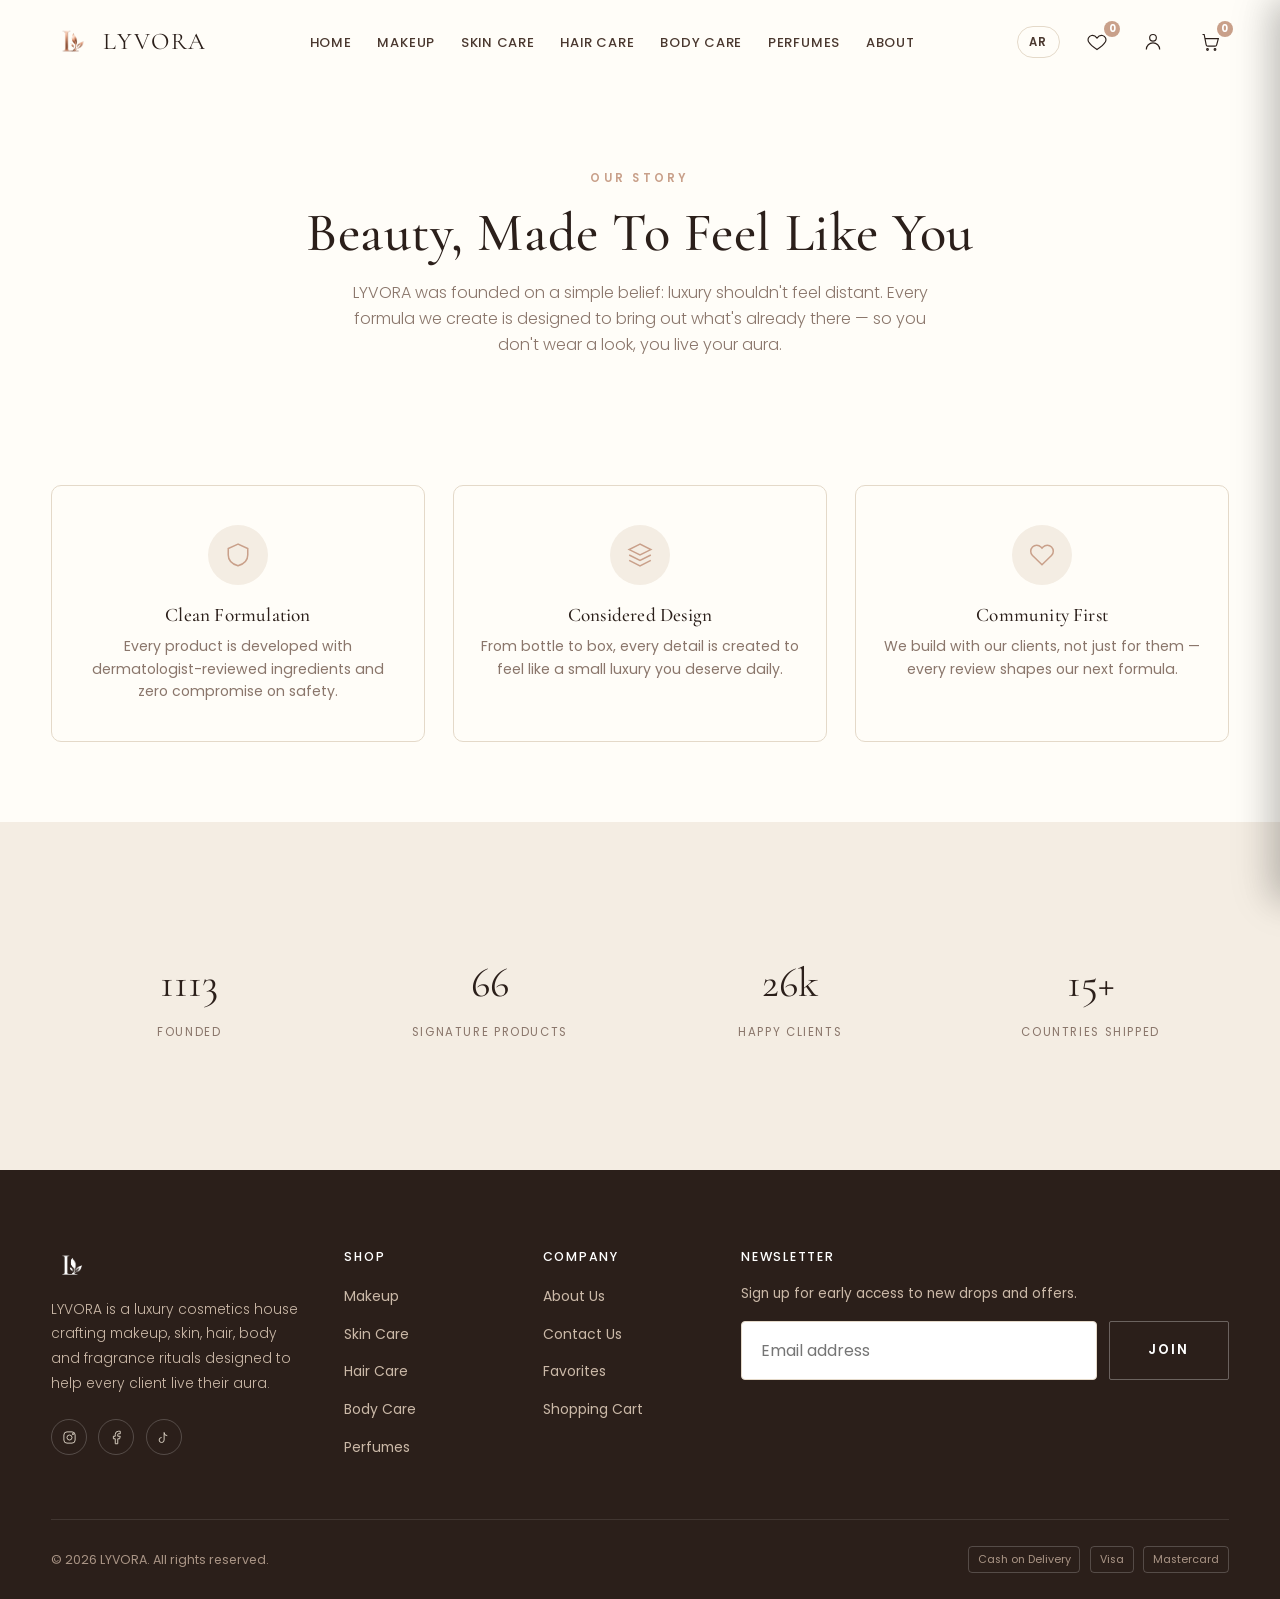
==== commit bb2a369c: "Add shopping cart and animations" ====
--- a/pages/about.html
+++ b/pages/about.html
@@ -5,6 +5,7 @@
 <meta name="viewport" content="width=device-width, initial-scale=1.0, viewport-fit=cover">
 <title>About Us | LYVORA</title>
 <link rel="icon" href="../assets/images/logo.png">
+<style>.mobile-nav{position:fixed;top:0;right:0;transform:translateX(100%);}</style>
 <link rel="stylesheet" href="../css/style.css">
 <link rel="stylesheet" href="../css/responsive.css">
 </head>
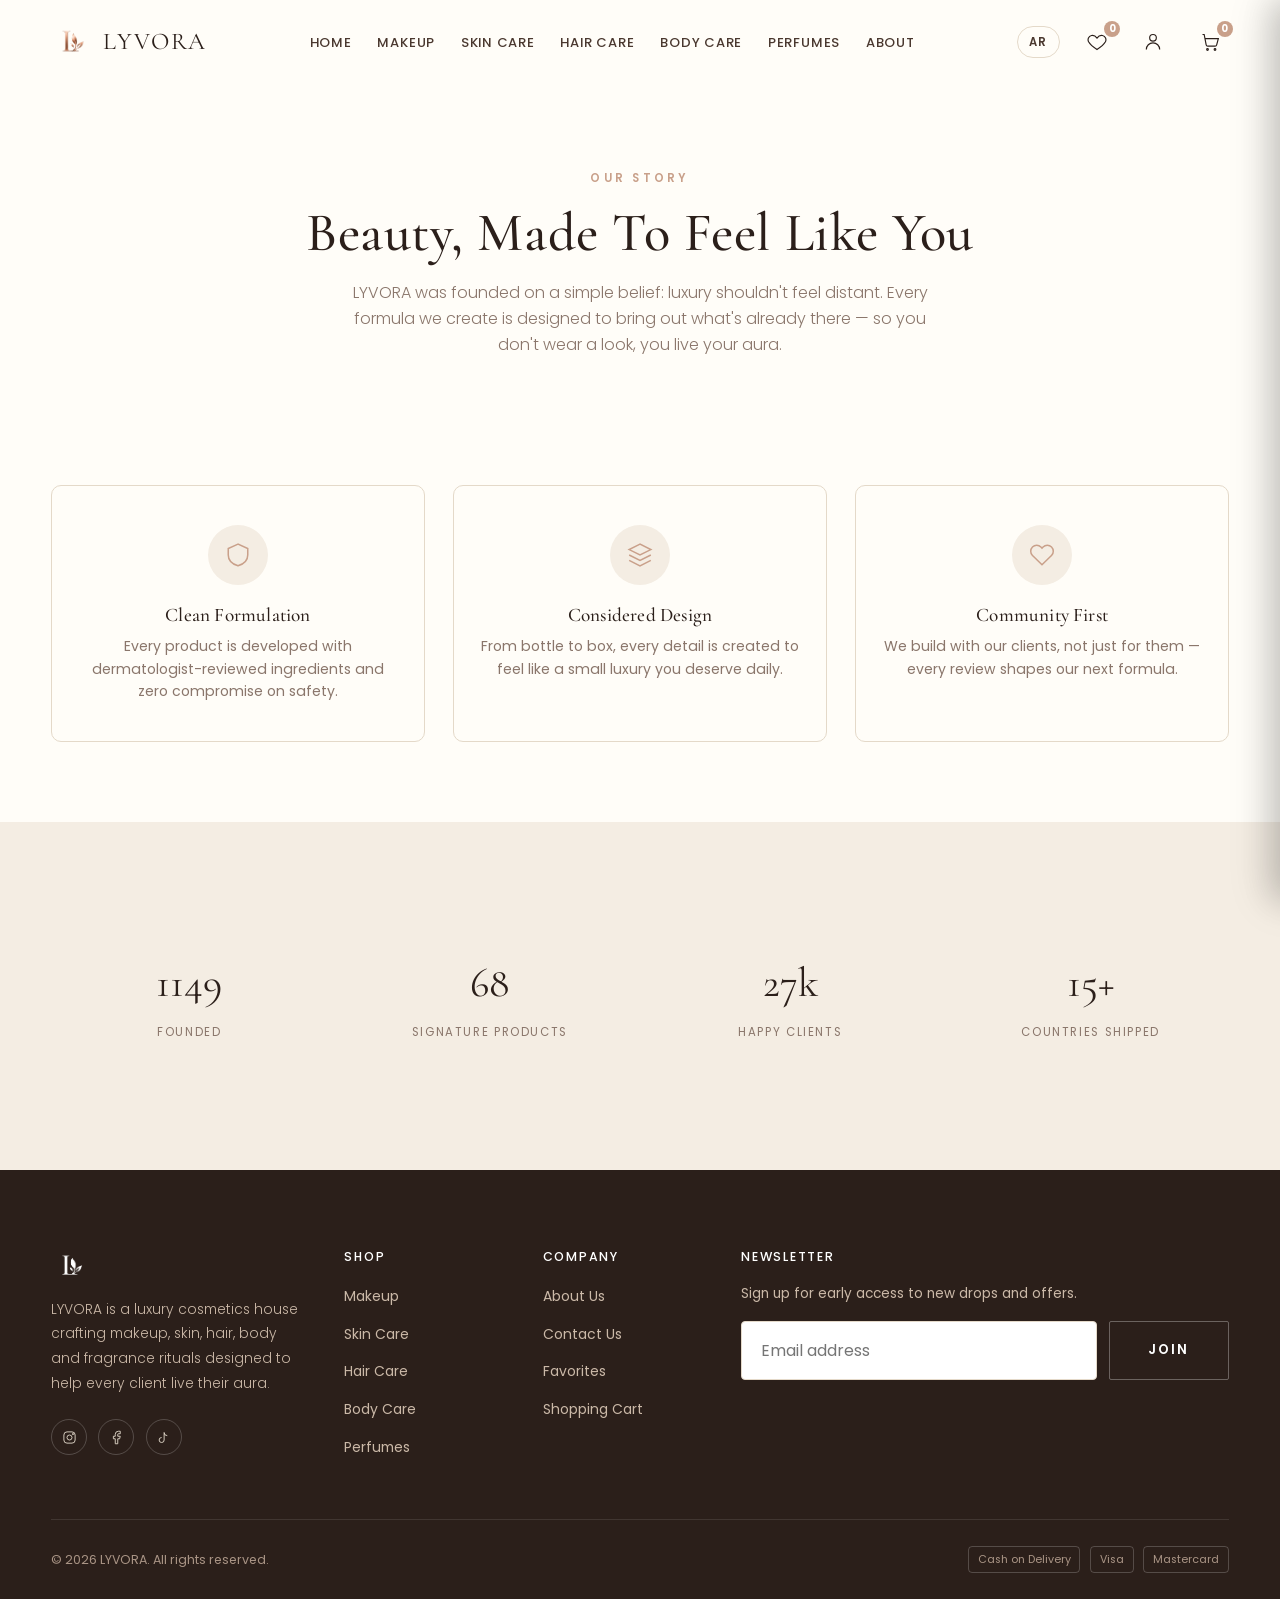
==== commit f52d166c: "Update homepage design" ====
--- a/pages/about.html
+++ b/pages/about.html
@@ -4,7 +4,7 @@
 <meta charset="UTF-8">
 <meta name="viewport" content="width=device-width, initial-scale=1.0, viewport-fit=cover">
 <title>About Us | LYVORA</title>
-<link rel="icon" href="../assets/images/logo.png">
+<link rel="icon" href="../assets/images/logo.webp">
 <style>.mobile-nav{position:fixed;top:0;right:0;transform:translateX(100%);}</style>
 <link rel="stylesheet" href="../css/style.css">
 <link rel="stylesheet" href="../css/responsive.css">
@@ -15,7 +15,7 @@
 
 <header class="navbar scrolled">
   <div class="container">
-    <a href="../index.html" class="nav-logo"><img src="../assets/images/logo.png" alt="LYVORA logo"><span>LYVORA</span></a>
+    <a href="../index.html" class="nav-logo"><img src="../assets/images/logo.webp" alt="LYVORA logo"><span>LYVORA</span></a>
     <nav class="nav-links">
       <a href="../index.html">Home</a><a href="makeup.html">Makeup</a><a href="skincare.html">Skin Care</a>
       <a href="haircare.html">Hair Care</a><a href="bodycare.html">Body Care</a><a href="perfumes.html">Perfumes</a>
@@ -84,7 +84,7 @@
   <div class="container">
     <div class="footer-grid">
       <div class="footer-brand">
-        <img src="../assets/images/logo.png" alt="LYVORA">
+        <img src="../assets/images/logo.webp" alt="LYVORA">
         <p>LYVORA is a luxury cosmetics house crafting makeup, skin, hair, body and fragrance rituals designed to help every client live their aura.</p>
         <div class="footer-social">
           <a href="#" aria-label="Instagram"><svg viewBox="0 0 24 24" fill="none" stroke="currentColor" stroke-width="1.4"><rect x="3" y="3" width="18" height="18" rx="5"/><circle cx="12" cy="12" r="4"/><circle cx="17.5" cy="6.5" r="1"/></svg></a>
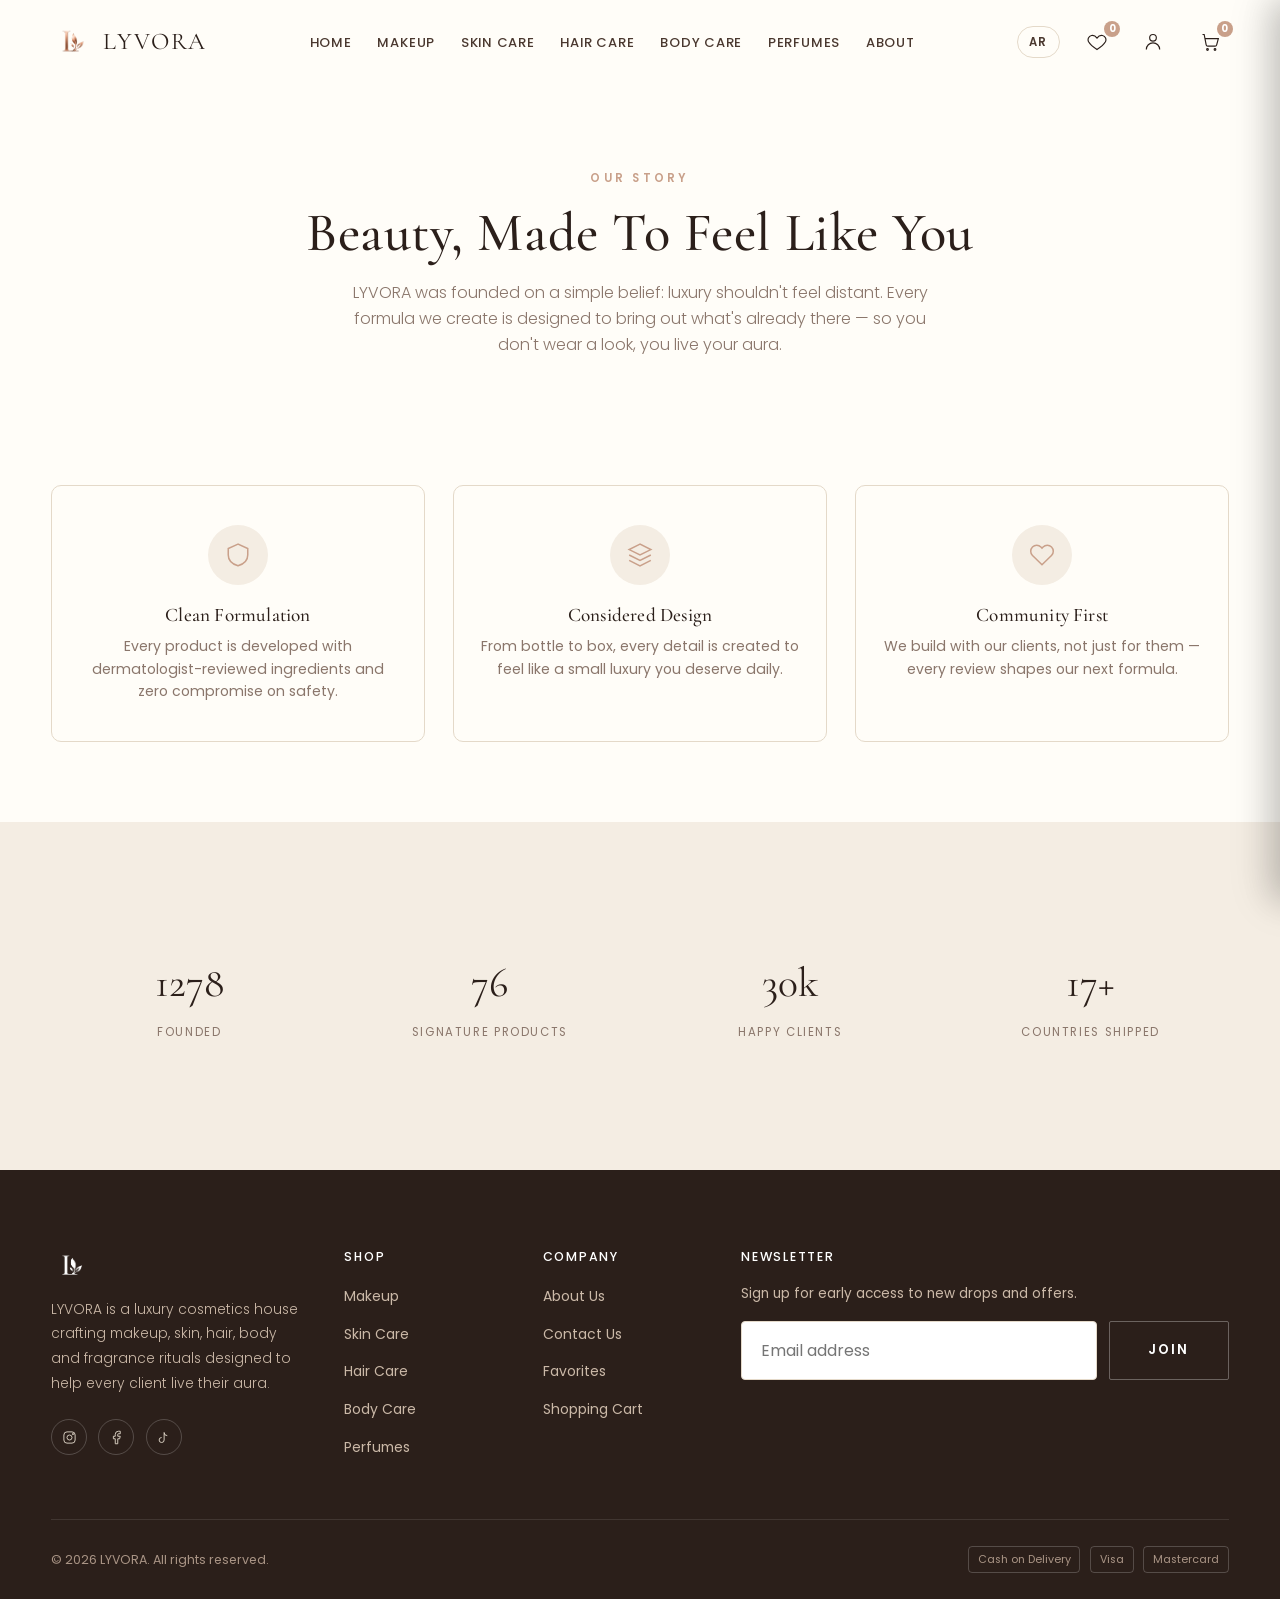
==== commit 7023abe1: "Add shopping cart and animations" ====
--- a/pages/about.html
+++ b/pages/about.html
@@ -5,7 +5,7 @@
 <meta name="viewport" content="width=device-width, initial-scale=1.0, viewport-fit=cover">
 <title>About Us | LYVORA</title>
 <link rel="icon" href="../assets/images/logo.webp">
-<style>.mobile-nav{position:fixed;top:0;right:0;transform:translateX(100%);}</style>
+<style>.mobile-nav{position:fixed;top:0;right:0;transform:translateX(100%);}@media(max-width:980px){.nav-links{display:none!important;}.hamburger{display:flex!important;}}</style>
 <link rel="stylesheet" href="../css/style.css">
 <link rel="stylesheet" href="../css/responsive.css">
 </head>
--- a/css/style.css
+++ b/css/style.css
@@ -501,7 +501,8 @@
 /* ==========================================================================
    CART DRAWER
    ========================================================================== */
-.overlay{position:fixed;inset:0;background:rgba(43,31,26,.5);z-index:1400;opacity:0;visibility:hidden;transition:all var(--dur-med) var(--ease-soft);backdrop-filter:blur(2px);}
+.overlay{position:fixed;inset:0;background:rgba(43,31,26,.5);z-index:1050;opacity:0;visibility:hidden;transition:all var(--dur-med) var(--ease-soft);backdrop-filter:blur(2px);}
+#drawer-overlay{z-index:1450;}
 .mobile-nav{
   position:fixed;top:0;right:0;height:100%;width:min(320px,80vw);background:var(--c-cream);z-index:1100;
   transform:translateX(100%);transition:transform .5s var(--ease-soft);
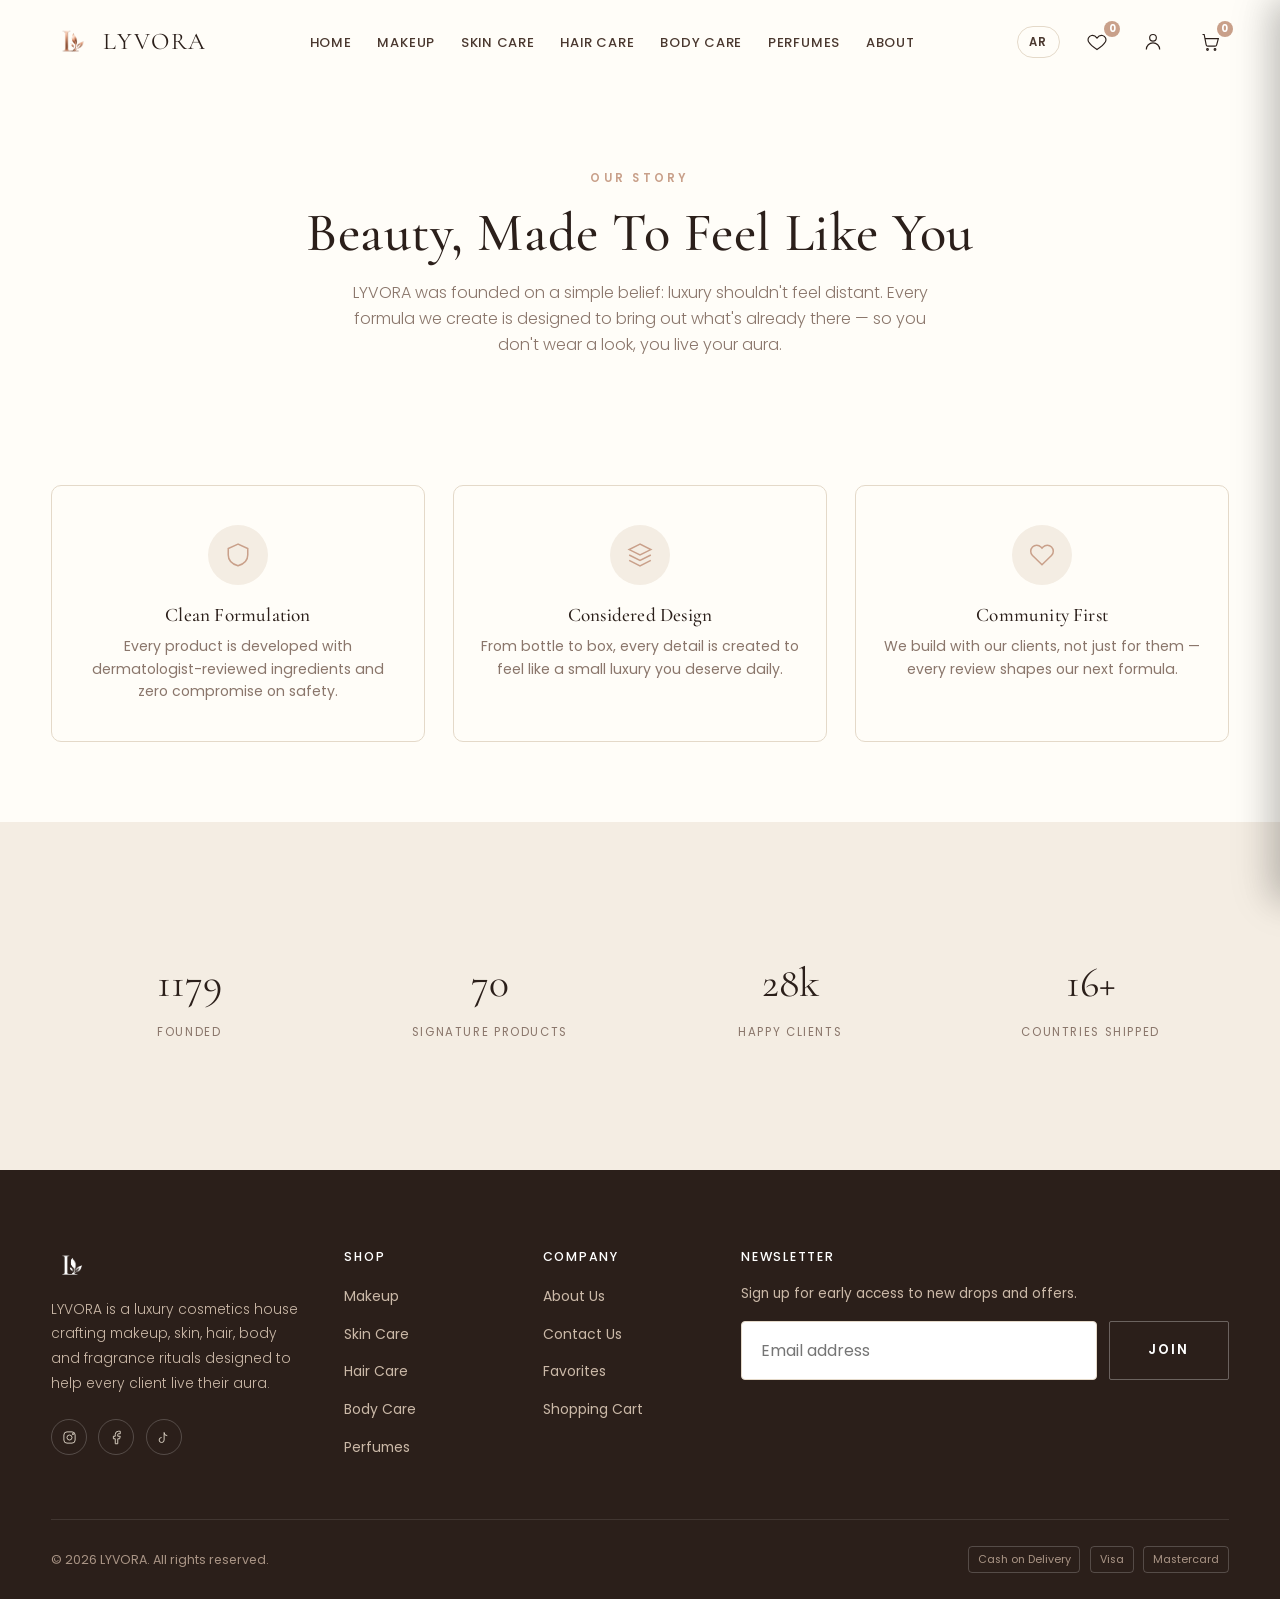
==== commit 61301578: "Add shopping cart and animations" ====
--- a/pages/about.html
+++ b/pages/about.html
@@ -7,7 +7,6 @@
 <link rel="icon" href="../assets/images/logo.webp">
 <style>.mobile-nav{position:fixed;top:0;right:0;transform:translateX(100%);}@media(max-width:980px){.nav-links{display:none!important;}.hamburger{display:flex!important;}}</style>
 <link rel="stylesheet" href="../css/style.css">
-<link rel="stylesheet" href="../css/responsive.css">
 </head>
 <body data-page="about">
 <a href="#main" class="skip-link">Skip to content</a>
--- a/css/style.css
+++ b/css/style.css
@@ -664,3 +664,139 @@
 .skip-link{position:absolute;left:-999px;top:0;background:var(--c-dark-brown);color:#fff;padding:.8rem 1.2rem;z-index:99999;}
 .skip-link:focus{left:1rem;top:1rem;}
 :focus-visible{outline:2px solid var(--c-rose-gold);outline-offset:2px;}
+
+/* ========================================================================
+   MERGED FROM responsive.css — single stylesheet request, no load-order
+   race between base styles and mobile breakpoints
+   ======================================================================== */
+
+/* ==========================================================================
+   LYVORA — Responsive Rules
+   Desktop (default) → Laptop 1200 → Tablet 900 → Mobile 600 → Small 380
+   ========================================================================== */
+
+/* ---- Laptop ---- */
+@media (max-width:1200px){
+  .cat-grid{grid-template-columns:repeat(3,1fr);}
+  .product-grid{grid-template-columns:repeat(3,1fr);}
+  .footer-grid{grid-template-columns:1.4fr 1fr 1fr;}
+  .footer-grid .footer-col:last-child{grid-column:1/-1;}
+  .pd-grid{gap:2.4rem;}
+}
+
+/* ---- Tablet ---- */
+@media (max-width:980px){
+  :root{--nav-h:70px;}
+  .nav-links{display:none;}
+  .hamburger{display:flex;}
+  .lang-switch span.lang-text{display:none;}
+
+  .mobile-nav.show a{animation:mnavIn .5s var(--ease-soft) forwards;}
+  .mobile-nav.show a:nth-child(1){animation-delay:.08s;}
+  .mobile-nav.show a:nth-child(2){animation-delay:.14s;}
+  .mobile-nav.show a:nth-child(3){animation-delay:.2s;}
+  .mobile-nav.show a:nth-child(4){animation-delay:.26s;}
+  .mobile-nav.show a:nth-child(5){animation-delay:.32s;}
+  .mobile-nav.show a:nth-child(6){animation-delay:.38s;}
+  .mobile-nav.show a:nth-child(7){animation-delay:.44s;}
+  .mobile-nav-lang{margin-top:auto;display:flex;gap:.6rem;}
+
+  .cat-grid{grid-template-columns:repeat(2,1fr);}
+  .product-grid{grid-template-columns:repeat(2,1fr);}
+  .reviews-grid{grid-template-columns:1fr;}
+  .counters{grid-template-columns:repeat(2,1fr);row-gap:2rem;}
+  .footer-grid{grid-template-columns:1fr 1fr;gap:2rem;}
+  .footer-grid .footer-brand{grid-column:1/-1;}
+
+  .checkout-grid{grid-template-columns:1fr;}
+  .checkout-summary{position:static;}
+  .pd-grid{grid-template-columns:1fr;}
+  .profile-layout{grid-template-columns:1fr;}
+  .contact-grid{grid-template-columns:1fr;}
+  .quick-view-modal{grid-template-columns:1fr;}
+  .qv-media{min-height:240px;}
+  .values-grid{grid-template-columns:1fr 1fr;}
+}
+
+/* ---- Mobile ---- */
+@media (max-width:640px){
+  :root{--space-2xl:4.5rem;--space-xl:3rem;--space-lg:2.2rem;}
+  .section{padding:var(--space-xl) 0;}
+
+  .hero-content{max-width:100%;}
+  .hero-overlay{background:linear-gradient(180deg, rgba(43,31,26,.35) 0%, rgba(43,31,26,.78) 100%);}
+  .hero-content p{max-width:100%;}
+  .btn{padding:.95rem 1.8rem;font-size:.76rem;width:100%;}
+  .hero-content .btn{width:auto;}
+
+
+  .cat-grid{grid-template-columns:repeat(2,1fr);gap:.8rem;}
+  .product-grid{grid-template-columns:repeat(2,1fr);gap:1rem .8rem;}
+  .product-name{font-size:1rem;}
+  .product-info{padding:.85rem;}
+  .qa-btn span{display:none;}
+  .product-quick-actions{bottom:.6rem;}
+  .product-card .product-quick-actions{bottom:-52px;}
+  .product-card:active .product-quick-actions,
+  .product-card:hover .product-quick-actions{bottom:.6rem;}
+
+  .product-toolbar{flex-direction:column;align-items:stretch;}
+  .toolbar-controls{justify-content:space-between;}
+  .select-field{flex:1;}
+
+  .offer-content{padding:2.2rem 1.4rem;}
+  .countdown{gap:.6rem;}
+  .countdown .num{min-width:44px;font-size:1.3rem;padding:.4rem .5rem;}
+
+  .reviews-grid{grid-template-columns:1fr;}
+  .counters{grid-template-columns:1fr 1fr;}
+  .counter-item .num{font-size:2rem;}
+
+  .newsletter{padding:2.4rem 1.3rem;}
+  .newsletter-form{flex-direction:column;}
+
+  .footer-grid{grid-template-columns:1fr;text-align:left;padding-bottom:2rem;}
+  .footer-bottom{flex-direction:column;text-align:center;}
+
+  .form-card{padding:1.6rem;}
+  .field-row{grid-template-columns:1fr;}
+
+  .pd-thumbs button{width:58px;height:64px;}
+  .pd-price-row{font-size:1.25rem;}
+  .pd-actions{flex-direction:column;}
+  .pd-actions .fav-btn{width:100%;height:46px;}
+
+  .values-grid{grid-template-columns:1fr;}
+  .about-hero{padding:3.5rem 0 2rem;}
+
+  #back-to-top{width:40px;height:40px;bottom:1rem;right:1rem;}
+  #toast-container{left:1rem;right:1rem;top:auto;bottom:1rem;}
+  .toast{min-width:0;width:100%;}
+
+  .drawer{width:100%;}
+  .quick-view-modal{max-height:92vh;}
+  .qv-info{padding:1.5rem;}
+
+  .checkout-summary{padding:1.4rem;}
+}
+
+/* ---- Small phones ---- */
+@media (max-width:380px){
+  .cat-grid{grid-template-columns:1fr 1fr;}
+  .product-grid{grid-template-columns:1fr;}
+  .hero-lyvora{font-size:2.3rem;}
+  .nav-logo span{font-size:1.2rem;}
+  .countdown{flex-wrap:wrap;justify-content:center;}
+}
+
+/* ---- Landscape / touch tuning ---- */
+@media (hover:none){
+  .product-quick-actions{bottom:.85rem;}
+  .cat-card:hover img,.product-card:hover .product-media img{transform:none;}
+}
+
+/* Low-end perf: reduce heavy effects on small screens */
+@media (max-width:640px){
+  .hero-bg{animation-duration:1ms;transform:scale(1);}
+  .splash-glow{filter:none;}
+}
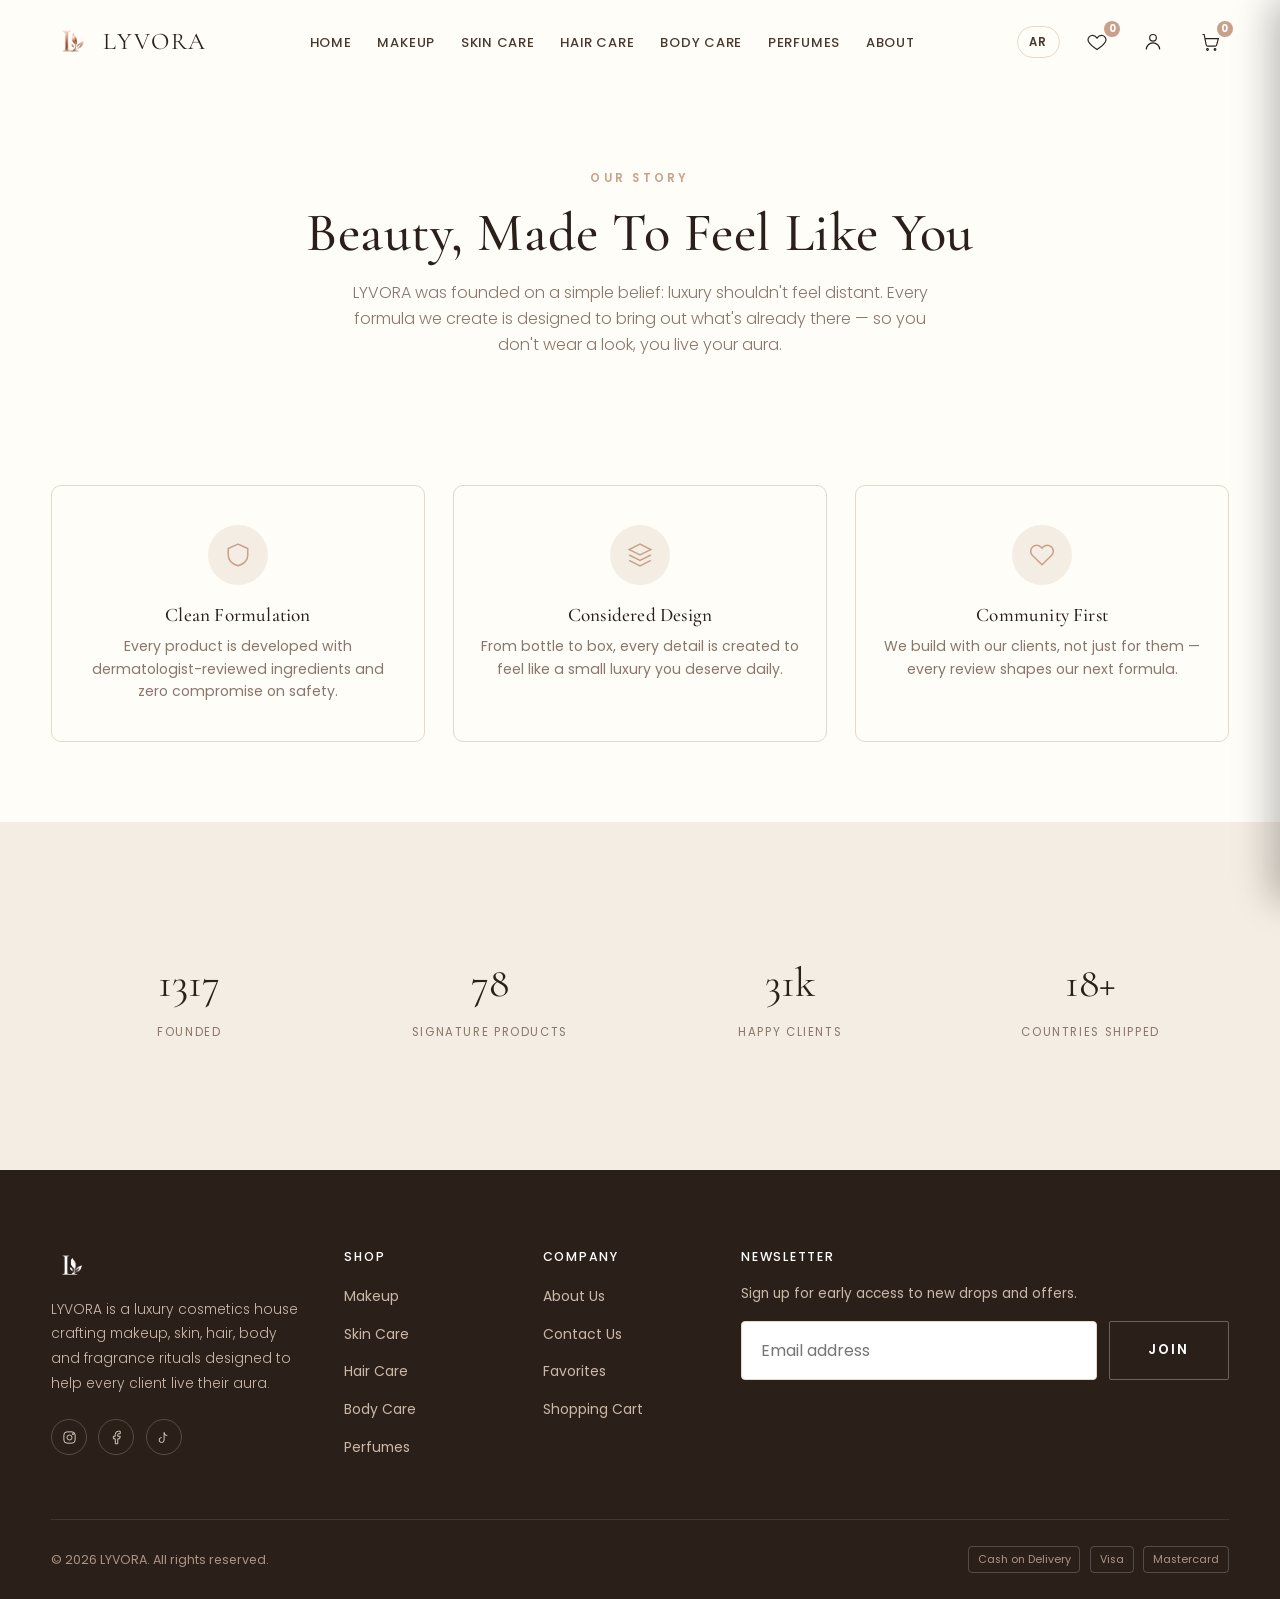
==== commit 2cfe743c: "Add shopping cart and animations" ====
--- a/pages/about.html
+++ b/pages/about.html
@@ -9,7 +9,6 @@
 <link rel="stylesheet" href="../css/style.css">
 </head>
 <body data-page="about">
-<a href="#main" class="skip-link">Skip to content</a>
 <div id="loading-screen"><div class="loader-mark"></div></div>
 
 <header class="navbar scrolled">
--- a/css/style.css
+++ b/css/style.css
@@ -661,8 +661,6 @@
 .qv-info{padding:2.4rem;}
 
 /* Skip link for a11y */
-.skip-link{position:absolute;left:-999px;top:0;background:var(--c-dark-brown);color:#fff;padding:.8rem 1.2rem;z-index:99999;}
-.skip-link:focus{left:1rem;top:1rem;}
 :focus-visible{outline:2px solid var(--c-rose-gold);outline-offset:2px;}
 
 /* ========================================================================
